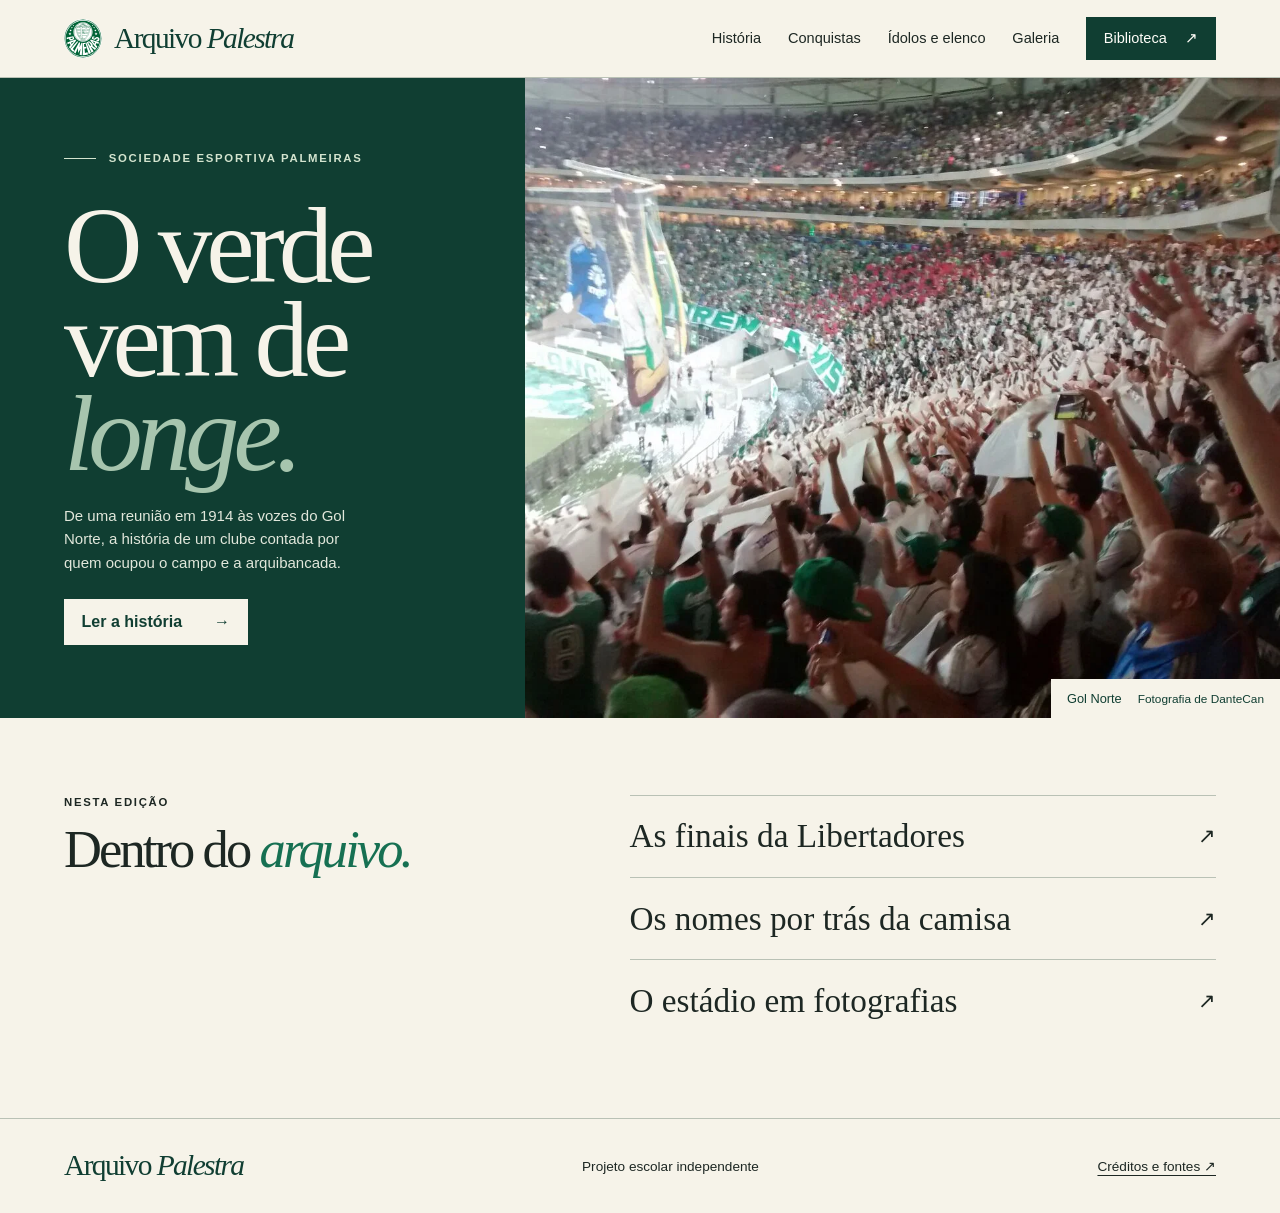
==== index.html @ 59c003aa "Site inteiro" ====
<!doctype html>
<html lang="pt-BR">
  <head>
    <meta charset="utf-8" />
    <meta name="viewport" content="width=device-width, initial-scale=1" />
    <title>Capa · Arquivo Palestra</title>
    <link rel="icon" href="docs/img/escudo.svg" />
    <link rel="stylesheet" href="css/revista.css" />
  </head>
  <body>
    <a class="pular" href="#conteudo">Pular para o conteúdo</a>
    <header class="cabecalho">
      <a class="marca" href="index.html"
        ><img src="docs/img/escudo.svg" width="40" height="40" alt="" />Arquivo
        <i>Palestra</i></a
      >
      <button id="abrir-menu" aria-controls="menu" aria-expanded="false">
        Menu ☰
      </button>
      <nav class="menu" id="menu" aria-label="Principal">
        <a href="pages/historia.html">História</a>
        <a href="pages/conquistas.html">Conquistas</a>
        <a href="pages/idolos.html">Ídolos e elenco</a>
        <a href="pages/galeria.html">Galeria</a>
        <a href="pages/biblioteca.html" class="acervo"
          >Biblioteca <span aria-hidden="true">↗</span></a
        >
      </nav>
    </header>
    <main id="conteudo">
      <section class="capa">
        <div class="chamada">
          <p class="rubrica">Sociedade Esportiva Palmeiras</p>
          <h1>O verde <br />vem de<br /><i>longe.</i></h1>
          <p class="resumo">
            De uma reunião em 1914 às vozes do Gol Norte, a história de um clube
            contada por quem ocupou o campo e a arquibancada.
          </p>
          <a class="ler" href="pages/historia.html"
            >Ler a história <b aria-hidden="true">→</b></a
          >
        </div>
        <figure class="capa-foto">
          <img
            src="docs/img/torcida.webp"
            width="1296"
            height="972"
            alt="O Gol Norte na final da Copa do Brasil."
            fetchpriority="high"
          />
          <figcaption>Gol Norte <span>Fotografia de DanteCan</span></figcaption>
        </figure>
      </section>
      <section class="sumario">
        <div>
          <p class="rubrica">Nesta edição</p>
          <h2>Dentro do <i>arquivo.</i></h2>
        </div>
        <div>
          <a href="pages/conquistas.html"
            ><span>As finais da Libertadores</span
            ><b aria-hidden="true">↗</b></a
          ><a href="pages/idolos.html"
            ><span>Os nomes por trás da camisa</span
            ><b aria-hidden="true">↗</b></a
          ><a href="pages/galeria.html"
            ><span>O estádio em fotografias</span><b aria-hidden="true">↗</b></a
          >
        </div>
      </section>
    </main>
    <footer>
      <a class="marca" href="index.html">Arquivo <i>Palestra</i></a
      ><span>Projeto escolar independente</span
      ><a href="docs/creditos.html">Créditos e fontes ↗</a>
    </footer>
    <script src="js/navegacao.js" defer></script>
  </body>
</html>
---- css/revista.css ----
:root {
  --verde: #103e32;
  --mata: #092d25;
  --esmeralda: #167052;
  --papel: #f6f3e9;
  --branco: #fffef9;
  --tinta: #1d2723;
  --cinza: #4f6057;
  --linha: #b9c1b5;
  --clara: #a7c5ae;
  --serifa: Georgia, "Times New Roman", serif;
  --texto: "Segoe UI", Arial, sans-serif;
  --margem: clamp(20px, 5vw, 88px);
}
* {
  box-sizing: border-box;
}
body {
  margin: 0;
  background: var(--papel);
  color: var(--tinta);
  font: 16px/1.55 var(--texto);
}
img {
  display: block;
  max-width: 100%;
  height: auto;
}
button,
input,
select {
  font: inherit;
}
button,
a {
  touch-action: manipulation;
}
button {
  cursor: pointer;
}
a {
  color: inherit;
  text-underline-offset: 4px;
}
:focus-visible {
  outline: 3px solid #d58616;
  outline-offset: 3px;
}
h1,
h2,
h3,
p,
figure {
  margin: 0;
}
h1,
h2,
h3,
.marca {
  font-family: var(--serifa);
  font-weight: 400;
}
h1,
h2 {
  letter-spacing: -0.055em;
  line-height: 0.99;
}
h2 {
  font-size: clamp(34px, 4.1vw, 68px);
}
h3 {
  font-size: clamp(23px, 2.3vw, 40px);
  line-height: 1.12;
}
.pular {
  position: absolute;
  left: 1rem;
  top: -8rem;
  background: white;
  padding: 1rem;
  z-index: 10;
}
.pular:focus {
  top: 1rem;
}
.cabecalho,
footer {
  padding: 0 var(--margem);
  display: flex;
  gap: 2rem;
  align-items: center;
  justify-content: space-between;
}
.cabecalho {
  position: relative;
  z-index: 2;
  border-bottom: 1px solid var(--linha);
  min-height: 78px;
}
.marca {
  display: inline-flex;
  align-items: center;
  gap: 0.2em;
  font-size: clamp(24px, 2.3vw, 38px);
  letter-spacing: -0.055em;
  line-height: 1;
  text-decoration: none;
  color: var(--verde);
  white-space: nowrap;
}
.marca img {
  margin-right: 0.2em;
  width: 1.3em;
}
.menu {
  display: flex;
  align-items: center;
  gap: clamp(14px, 2.1vw, 42px);
}
.menu a {
  font-size: 0.91rem;
  text-decoration: none;
  padding: 0.45rem 0;
}
.menu a:hover,
.menu a[aria-current] {
  text-decoration: underline;
}
.menu .acervo,
.ler {
  background: var(--verde);
  color: var(--branco);
  padding: 0.65rem 1.1rem;
}
.acervo span {
  margin-left: 1em;
}
#abrir-menu {
  display: none;
  background: transparent;
  border: 1px solid var(--linha);
  padding: 0.4em 0.8em;
  color: var(--verde);
}
.rubrica,
.ano + div > .rubrica {
  font: 600 0.71rem/1.4 var(--texto);
  letter-spacing: 0.15em;
  text-transform: uppercase;
}
.capa {
  display: grid;
  grid-template-columns: 41% 59%;
  background: var(--verde);
  color: var(--papel);
}
.chamada {
  padding: clamp(38px, 4vw, 80px) var(--margem);
  display: flex;
  align-items: start;
  flex-direction: column;
  justify-content: center;
}
.chamada .rubrica {
  display: flex;
  align-items: center;
  gap: 0.8rem;
  color: #d4e4cf;
}
.chamada .rubrica::before {
  content: "";
  width: 2rem;
  height: 1px;
  background: currentColor;
}
.chamada h1 {
  font-size: clamp(78px, 8.5vw, 160px);
  line-height: 0.86;
  margin: 0.3em 0 0.22em;
}
.chamada h1 i {
  color: var(--clara);
}
.resumo {
  max-width: 34ch;
  color: #e1e7db;
  font-size: clamp(15px, 1.16vw, 20px);
}
.ler {
  margin-top: 1.6rem;
  background: var(--papel);
  color: var(--verde);
  text-decoration: none;
  display: inline-flex;
  gap: 2rem;
  align-items: center;
  font-weight: 600;
}
.ler:hover {
  background: #dbe9d8;
}
.capa-foto {
  position: relative;
  min-height: min(660px, 50vw);
}
.capa-foto img {
  width: 100%;
  height: 100%;
  position: absolute;
  object-fit: cover;
  object-position: 57% 49%;
}
figcaption {
  font-size: 0.8rem;
  display: flex;
  align-items: baseline;
  gap: 0.4rem 1rem;
  justify-content: space-between;
  flex-wrap: wrap;
  padding: 0.7rem 0;
  color: var(--cinza);
  border-bottom: 1px solid var(--linha);
}
figcaption span {
  font-size: 0.74rem;
}
.capa-foto figcaption {
  position: absolute;
  bottom: 0;
  right: 0;
  background: var(--papel);
  border: 0;
  color: var(--verde);
  padding: 0.6rem 1rem;
}
.sumario,
.perfis,
.cronica {
  display: grid;
  grid-template-columns: 1fr 1.2fr;
  gap: clamp(24px, 6vw, 110px);
}
.sumario,
.miolo,
.placares {
  padding: clamp(42px, 6vw, 106px) var(--margem);
}
.sumario h2 {
  margin: 0.25em 0;
}
.sumario a {
  display: flex;
  justify-content: space-between;
  align-items: center;
  text-decoration: none;
  border-top: 1px solid var(--linha);
  padding: 0.65em 0;
  font: clamp(22px, 2.6vw, 42px) var(--serifa);
}
.sumario a:hover,
.fontes a:hover {
  color: var(--esmeralda);
}
.sumario b {
  font: 1.3rem var(--texto);
}
.abertura {
  max-width: 1050px;
  margin-bottom: clamp(28px, 4vw, 64px);
}
.abertura h1,
.biblioteca h1 {
  font-size: clamp(50px, 7.7vw, 128px);
  margin: 0.17em 0;
}
.abertura h1 i,
.sumario i {
  color: var(--esmeralda);
}
.linha-fina {
  max-width: 54ch;
  font: clamp(18px, 1.55vw, 25px)/1.45 var(--serifa);
}
.miolo figure > img,
.galeria img {
  width: 100%;
}
.cronica,
.perfis article {
  padding: clamp(27px, 4vw, 68px) 0;
  border-bottom: 1px solid var(--linha);
}
.ano {
  font: italic clamp(68px, 10vw, 140px)/1 var(--serifa);
  color: var(--esmeralda);
  letter-spacing: -0.065em;
}
.cronica h2,
.perfis h2 {
  margin: 0.22em 0;
  font-size: clamp(32px, 3.6vw, 64px);
}
.cronica p,
.perfis article p {
  max-width: 60ch;
}
.cronica p + p {
  margin-top: 0.8em;
}
.placares {
  background: var(--mata);
  color: var(--papel);
}
.placares .rubrica,
.placares i,
.ficha strong {
  color: var(--clara);
}
.ficha {
  display: grid;
  grid-template-columns: 1fr 2fr 0.7fr;
  align-items: center;
  gap: 2rem;
  padding: 2.6rem 0;
  border-top: 1px solid #698279;
}
.ficha h2,
.ficha strong {
  font: clamp(46px, 6.5vw, 94px)/1 var(--serifa);
  letter-spacing: -0.055em;
}
.ficha h3 {
  margin: 0.3em 0;
}
.ficha strong {
  text-align: right;
}
.perfis {
  align-items: start;
}
.perfis aside {
  background: #e1e4d7;
  padding: clamp(14px, 3vw, 50px);
}
.perfis article:first-child {
  padding-top: 0;
}
.galeria {
  display: grid;
  grid-template-columns: repeat(2, minmax(0, 1fr));
  gap: clamp(25px, 4vw, 64px);
}
.galeria figure:first-child,
.galeria figure:last-child {
  grid-column: 1/-1;
}
.galeria figure:nth-child(4) {
  grid-column: 1/-1;
  width: min(760px, 100%);
  justify-self: center;
}
.ampliar {
  border: 0;
  background: none;
  padding: 0;
  display: block;
  position: relative;
  width: 100%;
}
.ampliar span {
  position: absolute;
  bottom: 12px;
  right: 12px;
  background: var(--papel);
  color: var(--verde);
  font: 24px/1 var(--texto);
  padding: 0.25em;
}
dialog {
  color: var(--tinta);
  background: var(--papel);
  border: 1px solid var(--linha);
  max-width: calc(100vw - 36px);
}
dialog::backdrop {
  background: #071e19dd;
}
#ampliacao img {
  max-height: 72vh;
  margin: auto;
}
#ampliacao form {
  text-align: right;
  margin-bottom: 0.7rem;
}
#ampliacao p {
  margin-top: 0.7rem;
}
.fontes p {
  margin: 0.8em 0;
}
.fontes h2 {
  margin-top: 1em;
}
footer {
  border-top: 1px solid var(--linha);
  padding-block: 2rem;
  font-size: 0.85rem;
  flex-wrap: wrap;
}
@media (max-width: 800px) {
  .cabecalho {
    min-height: 66px;
  }
  #abrir-menu {
    display: block;
  }
  .menu {
    display: none;
    position: absolute;
    top: 100%;
    left: 0;
    right: 0;
    padding: 1rem var(--margem);
    background: var(--papel);
    border-block: 1px solid var(--linha);
  }
  .menu.aberto {
    display: grid;
    gap: 0.4rem;
  }
  .capa {
    grid-template-columns: 46% 54%;
  }
  .chamada {
    padding-inline: var(--margem);
  }
  .ficha {
    gap: 1rem;
  }
}
@media (max-width: 600px) {
  .capa {
    display: flex;
    flex-direction: column;
  }
  .chamada {
    padding: 28px var(--margem);
  }
  .chamada h1 {
    font-size: clamp(65px, 15.5vw, 90px);
    line-height: 0.9;
    margin: 0.3em 0 0.2em;
  }
  .resumo {
    max-width: 39ch;
  }
  .ler {
    margin-top: 1rem;
  }
  .capa-foto {
    min-height: 0;
    aspect-ratio: 1.65;
  }
  .capa-foto img {
    object-position: 56% 54%;
  }
  .sumario,
  .cronica,
  .perfis,
  .galeria {
    grid-template-columns: 1fr;
  }
  .cronica {
    gap: 0.7rem;
  }
  .ficha {
    grid-template-columns: 1fr auto;
  }
  .ficha div:nth-child(2) {
    grid-column: 1/-1;
    grid-row: 2;
  }
  .ficha strong {
    grid-row: 1;
    grid-column: 2;
  }
  footer {
    gap: 1rem;
  }
  footer .marca {
    width: 100%;
  }
}
@media (prefers-reduced-motion: no-preference) {
  a,
  button {
    transition:
      color 0.15s,
      background-color 0.15s;
  }
}
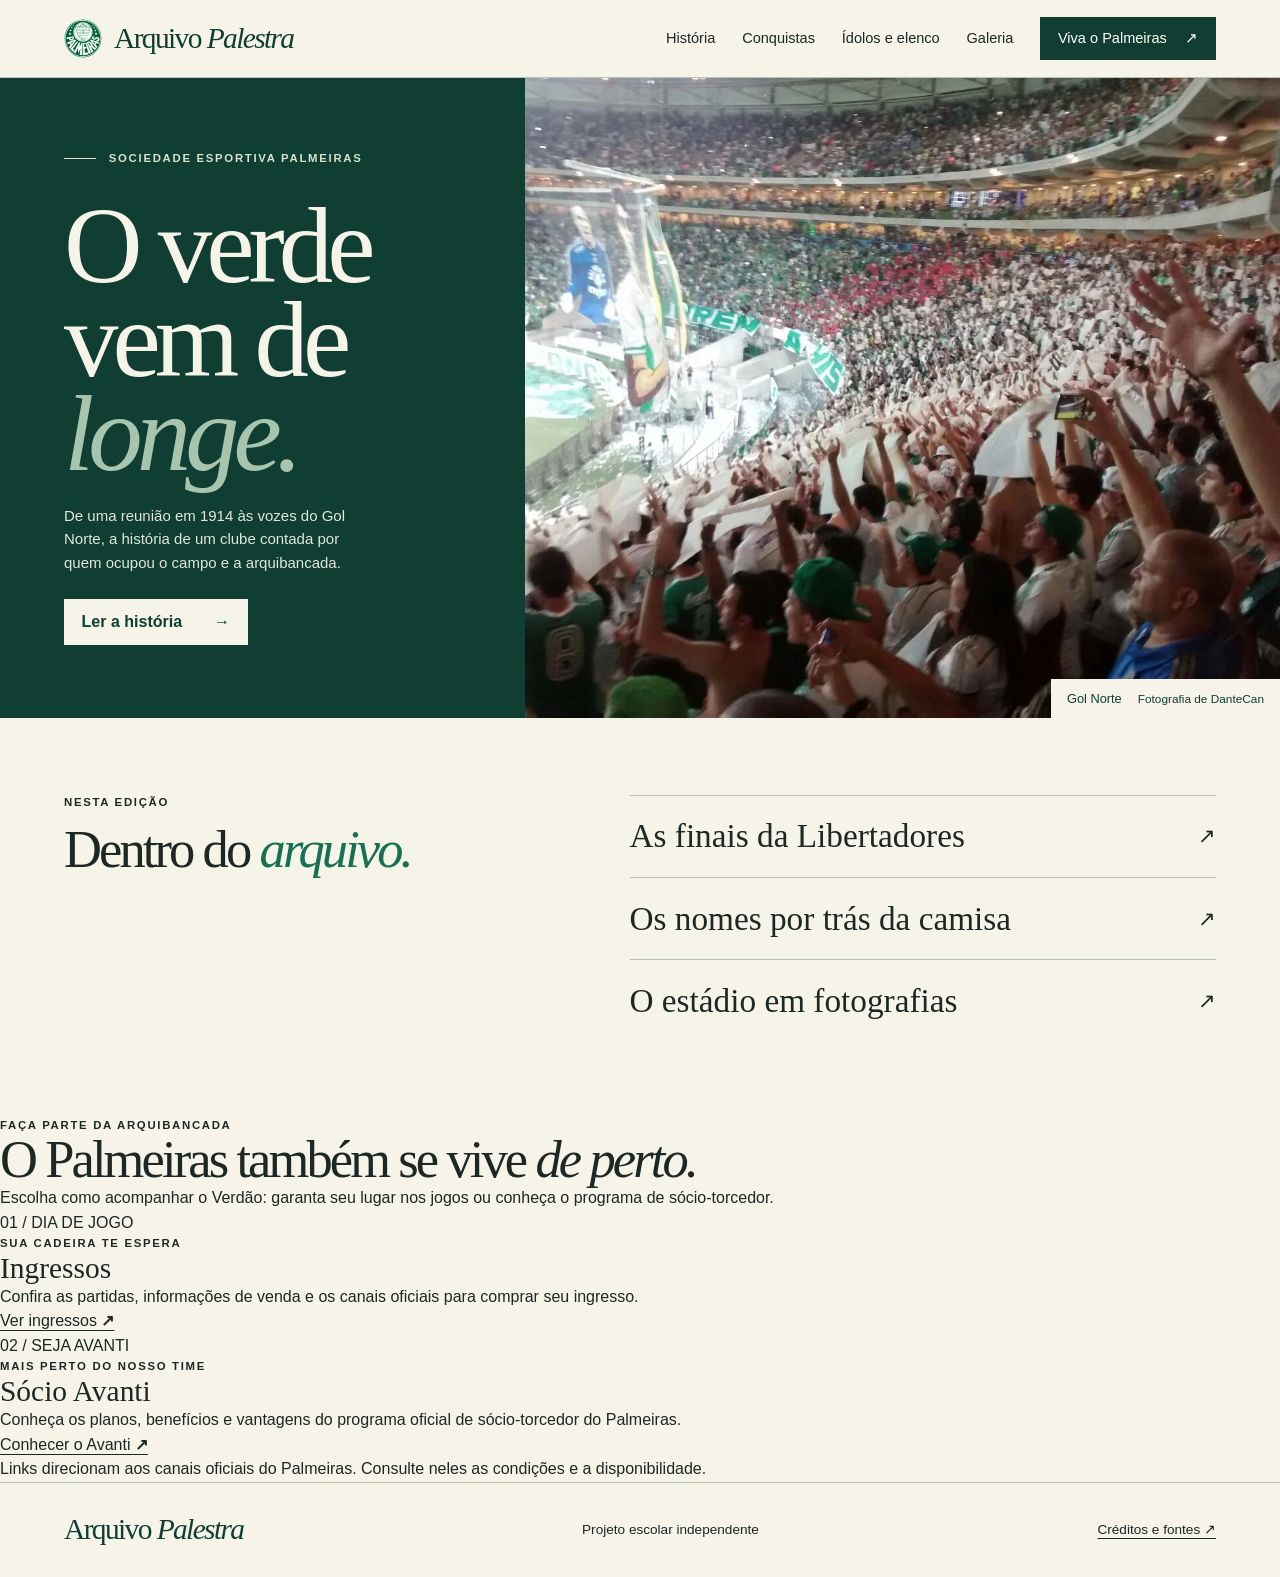
==== commit 86da66da: "Replace library navigation with Palmeiras fan experience section" ====
--- a/index.html
+++ b/index.html
@@ -22,9 +22,7 @@
         <a href="pages/conquistas.html">Conquistas</a>
         <a href="pages/idolos.html">Ídolos e elenco</a>
         <a href="pages/galeria.html">Galeria</a>
-        <a href="pages/biblioteca.html" class="acervo"
-          >Biblioteca <span aria-hidden="true">↗</span></a
-        >
+        <a href="#viva-palmeiras" class="acervo">Viva o Palmeiras <span aria-hidden="true">↗</span></a>
       </nav>
     </header>
     <main id="conteudo">
@@ -68,6 +66,34 @@
           >
         </div>
       </section>
+      <section class="viva" id="viva-palmeiras">
+        <div class="viva-intro">
+          <p class="rubrica">Faça parte da arquibancada</p>
+          <h2>O Palmeiras também se vive <i>de perto.</i></h2>
+          <p>Escolha como acompanhar o Verdão: garanta seu lugar nos jogos ou conheça o programa de sócio-torcedor.</p>
+        </div>
+        <div class="viva-cards">
+          <article class="viva-card ingresso">
+            <span class="viva-numero">01 / DIA DE JOGO</span>
+            <div>
+              <p class="rubrica">Sua cadeira te espera</p>
+              <h3>Ingressos</h3>
+              <p>Confira as partidas, informações de venda e os canais oficiais para comprar seu ingresso.</p>
+              <a href="https://www.palmeiras.com.br/ingressos" target="_blank" rel="noopener noreferrer">Ver ingressos <b aria-hidden="true">↗</b></a>
+            </div>
+          </article>
+          <article class="viva-card avanti">
+            <span class="viva-numero">02 / SEJA AVANTI</span>
+            <div>
+              <p class="rubrica">Mais perto do nosso time</p>
+              <h3>Sócio Avanti</h3>
+              <p>Conheça os planos, benefícios e vantagens do programa oficial de sócio-torcedor do Palmeiras.</p>
+              <a href="https://www.palmeiras.com.br/avanti" target="_blank" rel="noopener noreferrer">Conhecer o Avanti <b aria-hidden="true">↗</b></a>
+            </div>
+          </article>
+        </div>
+        <p class="viva-aviso">Links direcionam aos canais oficiais do Palmeiras. Consulte neles as condições e a disponibilidade.</p>
+      </section>
     </main>
     <footer>
       <a class="marca" href="index.html">Arquivo <i>Palestra</i></a
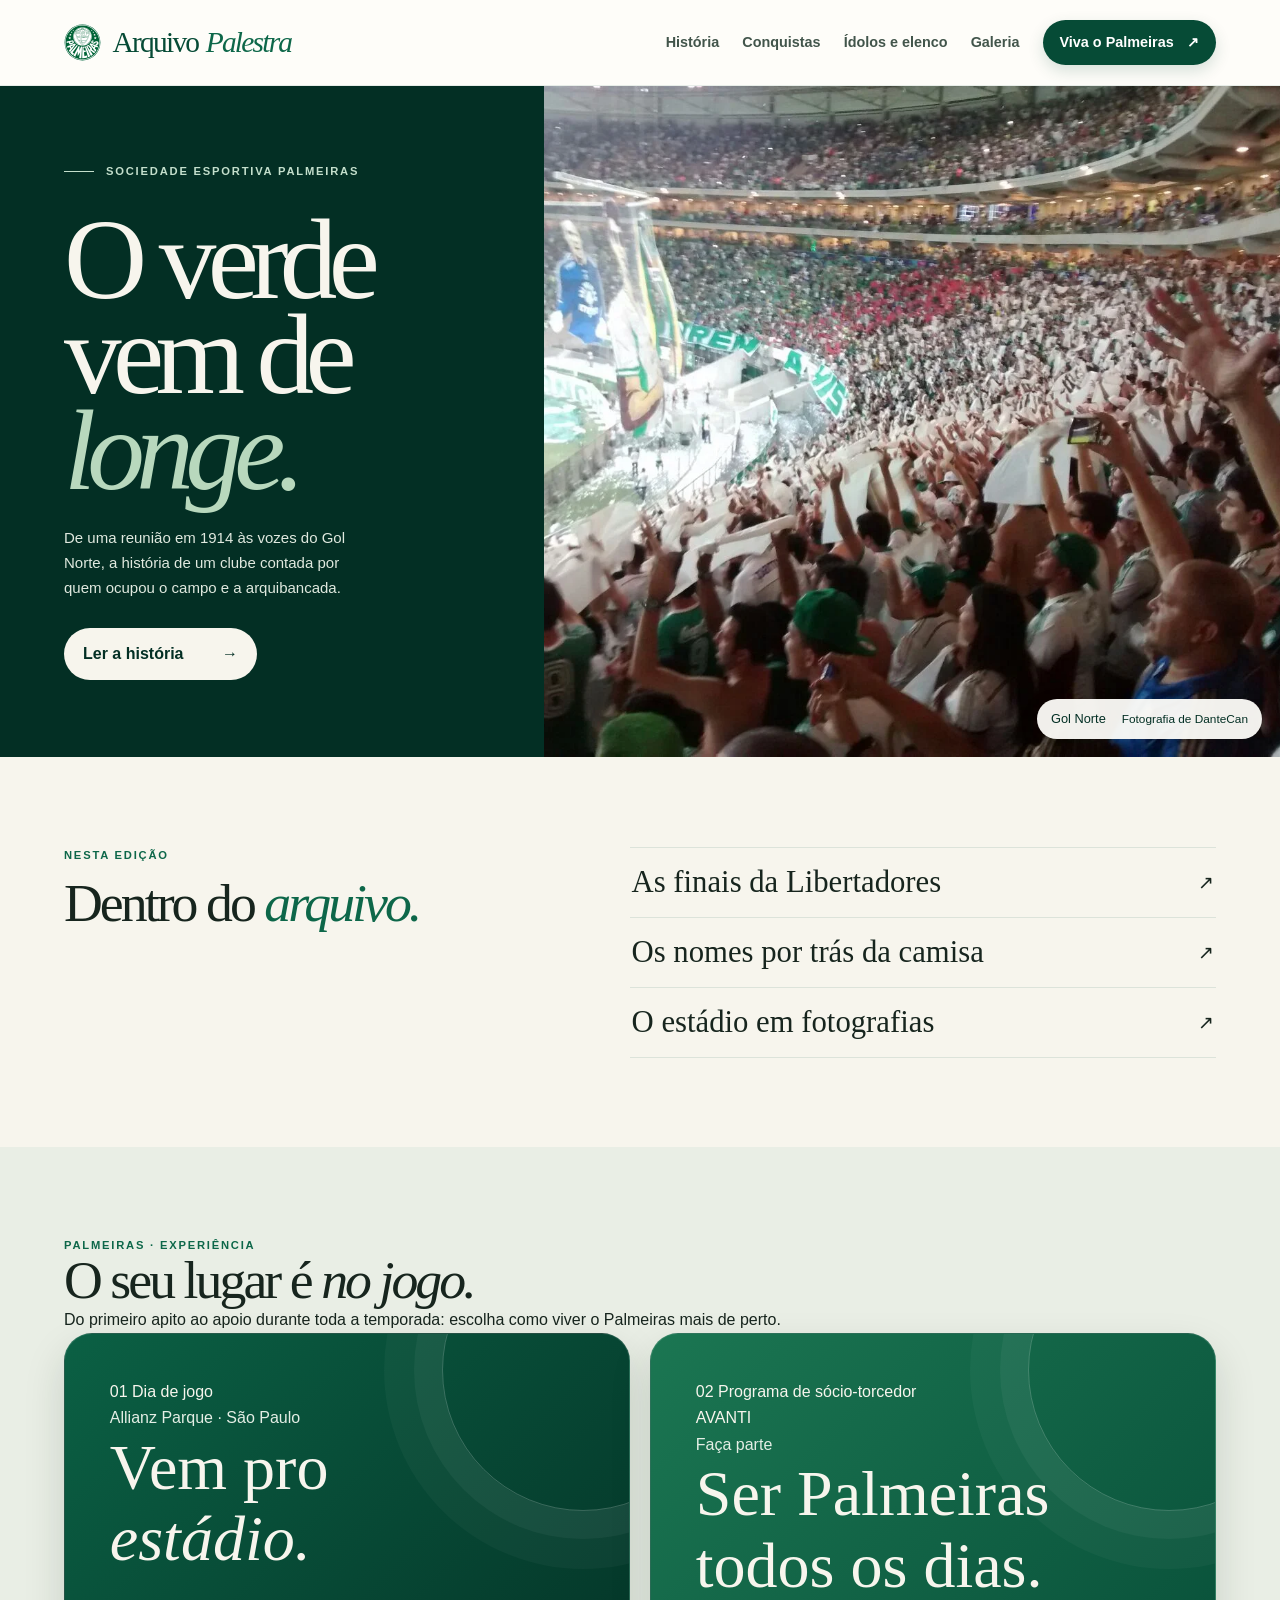
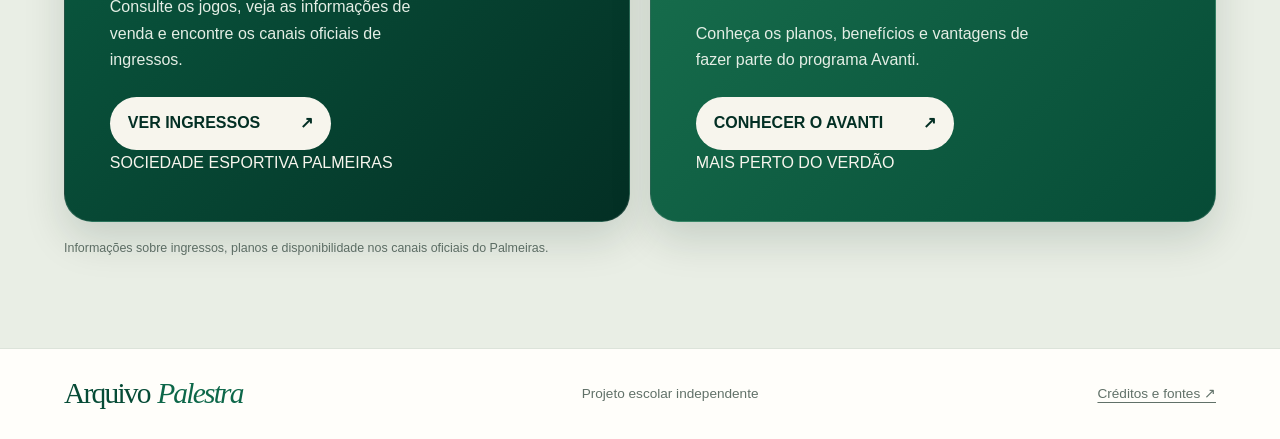
==== commit 796afd37: "Redesign da seção de ingressos e Avanti" ====
--- a/index.html
+++ b/index.html
@@ -67,32 +67,45 @@
         </div>
       </section>
       <section class="viva" id="viva-palmeiras">
-        <div class="viva-intro">
-          <p class="rubrica">Faça parte da arquibancada</p>
-          <h2>O Palmeiras também se vive <i>de perto.</i></h2>
-          <p>Escolha como acompanhar o Verdão: garanta seu lugar nos jogos ou conheça o programa de sócio-torcedor.</p>
+        <div class="viva-topo">
+          <div>
+            <p class="rubrica">Palmeiras · experiência</p>
+            <h2>O seu lugar é <i>no jogo.</i></h2>
+          </div>
+          <p>Do primeiro apito ao apoio durante toda a temporada: escolha como viver o Palmeiras mais de perto.</p>
         </div>
+
         <div class="viva-cards">
           <article class="viva-card ingresso">
-            <span class="viva-numero">01 / DIA DE JOGO</span>
-            <div>
-              <p class="rubrica">Sua cadeira te espera</p>
-              <h3>Ingressos</h3>
-              <p>Confira as partidas, informações de venda e os canais oficiais para comprar seu ingresso.</p>
-              <a href="https://www.palmeiras.com.br/ingressos" target="_blank" rel="noopener noreferrer">Ver ingressos <b aria-hidden="true">↗</b></a>
+            <div class="viva-card-topo">
+              <span>01</span>
+              <span>Dia de jogo</span>
             </div>
+            <div class="viva-card-conteudo">
+              <p class="viva-etiqueta">Allianz Parque · São Paulo</p>
+              <h3>Vem pro<br><i>estádio.</i></h3>
+              <p>Consulte os jogos, veja as informações de venda e encontre os canais oficiais de ingressos.</p>
+              <a href="https://www.palmeiras.com.br/ingressos" target="_blank" rel="noopener noreferrer">VER INGRESSOS <b aria-hidden="true">↗</b></a>
+            </div>
+            <span class="viva-card-rodape">SOCIEDADE ESPORTIVA PALMEIRAS</span>
           </article>
+
           <article class="viva-card avanti">
-            <span class="viva-numero">02 / SEJA AVANTI</span>
-            <div>
-              <p class="rubrica">Mais perto do nosso time</p>
-              <h3>Sócio Avanti</h3>
-              <p>Conheça os planos, benefícios e vantagens do programa oficial de sócio-torcedor do Palmeiras.</p>
-              <a href="https://www.palmeiras.com.br/avanti" target="_blank" rel="noopener noreferrer">Conhecer o Avanti <b aria-hidden="true">↗</b></a>
+            <div class="viva-card-topo">
+              <span>02</span>
+              <span>Programa de sócio-torcedor</span>
             </div>
+            <div class="avanti-selo" aria-hidden="true">AVANTI</div>
+            <div class="viva-card-conteudo">
+              <p class="viva-etiqueta">Faça parte</p>
+              <h3>Ser Palmeiras<br>todos os dias.</h3>
+              <p>Conheça os planos, benefícios e vantagens de fazer parte do programa Avanti.</p>
+              <a href="https://www.palmeiras.com.br/avanti" target="_blank" rel="noopener noreferrer">CONHECER O AVANTI <b aria-hidden="true">↗</b></a>
+            </div>
+            <span class="viva-card-rodape">MAIS PERTO DO VERDÃO</span>
           </article>
         </div>
-        <p class="viva-aviso">Links direcionam aos canais oficiais do Palmeiras. Consulte neles as condições e a disponibilidade.</p>
+        <p class="viva-aviso">Informações sobre ingressos, planos e disponibilidade nos canais oficiais do Palmeiras.</p>
       </section>
     </main>
     <footer>
--- a/css/revista.css
+++ b/css/revista.css
@@ -1,502 +1,364 @@
+/* =========================================================
+   ARQUIVO PALESTRA — identidade visual
+   Paleta: verde Palmeiras, creme e detalhes dourados
+   ========================================================= */
 :root {
-  --verde: #103e32;
-  --mata: #092d25;
-  --esmeralda: #167052;
-  --papel: #f6f3e9;
-  --branco: #fffef9;
-  --tinta: #1d2723;
-  --cinza: #4f6057;
-  --linha: #b9c1b5;
-  --clara: #a7c5ae;
+  color-scheme: light;
+  --verde: #064b36;
+  --verde-escuro: #032f24;
+  --verde-medio: #0d6749;
+  --verde-claro: #dcebe1;
+  --creme: #f7f5ed;
+  --papel: #fffefa;
+  --tinta: #17251e;
+  --cinza: #617168;
+  --linha: #dce3da;
+  --dourado: #c5a45b;
   --serifa: Georgia, "Times New Roman", serif;
   --texto: "Segoe UI", Arial, sans-serif;
-  --margem: clamp(20px, 5vw, 88px);
-}
-* {
-  box-sizing: border-box;
-}
+  --margem: clamp(20px, 5vw, 84px);
+  --raio: 22px;
+  --sombra: 0 18px 50px rgba(5, 43, 30, .09);
+}
+* { box-sizing: border-box; }
+html { scroll-behavior: smooth; scroll-padding-top: 90px; }
 body {
   margin: 0;
-  background: var(--papel);
+  background: var(--creme);
   color: var(--tinta);
-  font: 16px/1.55 var(--texto);
-}
-img {
-  display: block;
-  max-width: 100%;
-  height: auto;
-}
-button,
-input,
-select {
-  font: inherit;
-}
-button,
-a {
-  touch-action: manipulation;
-}
-button {
-  cursor: pointer;
-}
-a {
-  color: inherit;
-  text-underline-offset: 4px;
-}
-:focus-visible {
-  outline: 3px solid #d58616;
-  outline-offset: 3px;
-}
-h1,
-h2,
-h3,
-p,
-figure {
-  margin: 0;
-}
-h1,
-h2,
-h3,
+  font: 16px/1.65 var(--texto);
+  -webkit-font-smoothing: antialiased;
+}
+img { display: block; max-width: 100%; height: auto; }
+button, input, select { font: inherit; }
+button, a { touch-action: manipulation; }
+button { cursor: pointer; }
+a { color: inherit; text-underline-offset: 4px; }
+:focus-visible { outline: 3px solid var(--dourado); outline-offset: 4px; }
+h1, h2, h3, p, figure { margin: 0; }
+h1, h2, h3, .marca { font-family: var(--serifa); font-weight: 400; }
+h1, h2 { letter-spacing: -.055em; line-height: .99; }
+h2 { font-size: clamp(34px, 4.2vw, 68px); }
+h3 { font-size: clamp(24px, 2.5vw, 40px); line-height: 1.12; }
+::selection { color: white; background: var(--verde-medio); }
+
+/* Acessibilidade e cabeçalho */
+.pular {
+  position: absolute; left: 1rem; top: -8rem; z-index: 20;
+  padding: 12px 18px; border-radius: 12px;
+  color: white; background: var(--verde-escuro);
+}
+.pular:focus { top: 1rem; }
+.cabecalho, footer {
+  padding-inline: var(--margem);
+  display: flex; align-items: center; justify-content: space-between;
+  gap: 1.5rem;
+}
+.cabecalho {
+  position: relative; z-index: 5;
+  min-height: 86px;
+  background: rgba(255, 254, 250, .94);
+  border-bottom: 1px solid rgba(6, 75, 54, .09);
+}
 .marca {
-  font-family: var(--serifa);
-  font-weight: 400;
-}
-h1,
-h2 {
-  letter-spacing: -0.055em;
-  line-height: 0.99;
-}
-h2 {
-  font-size: clamp(34px, 4.1vw, 68px);
-}
-h3 {
-  font-size: clamp(23px, 2.3vw, 40px);
-  line-height: 1.12;
-}
-.pular {
-  position: absolute;
-  left: 1rem;
-  top: -8rem;
-  background: white;
-  padding: 1rem;
-  z-index: 10;
-}
-.pular:focus {
-  top: 1rem;
-}
-.cabecalho,
+  display: inline-flex; align-items: center; gap: .25em;
+  color: var(--verde); font-size: clamp(25px, 2.3vw, 36px);
+  letter-spacing: -.06em; line-height: 1; text-decoration: none;
+  white-space: nowrap;
+}
+.marca img { width: 1.25em; margin-right: .15em; }
+.marca i { color: var(--verde-medio); }
+.menu { display: flex; align-items: center; gap: clamp(12px, 1.8vw, 30px); }
+.menu a {
+  position: relative; padding: 9px 0;
+  color: #42554b; font-size: .9rem; font-weight: 600;
+  text-decoration: none; transition: color .2s ease;
+}
+.menu a:not(.acervo)::after {
+  content: ""; position: absolute; left: 0; right: 100%; bottom: 2px;
+  height: 2px; border-radius: 4px; background: var(--verde-medio);
+  transition: right .2s ease;
+}
+.menu a:hover, .menu a[aria-current] { color: var(--verde); }
+.menu a:hover::after, .menu a[aria-current]::after { right: 0; }
+.menu .acervo {
+  padding: 11px 17px; border-radius: 999px;
+  color: white; background: var(--verde);
+  box-shadow: 0 6px 16px rgba(6, 75, 54, .16);
+}
+.menu .acervo:hover { color: white; background: var(--verde-medio); }
+.acervo span { margin-left: .65em; }
+#abrir-menu {
+  display: none; padding: 9px 14px;
+  border: 1px solid var(--linha); border-radius: 999px;
+  color: var(--verde); background: white; font-weight: 600;
+}
+
+/* Textos de apoio e capa */
+.rubrica {
+  color: var(--verde-medio);
+  font: 700 .7rem/1.5 var(--texto);
+  letter-spacing: .16em; text-transform: uppercase;
+}
+.capa {
+  display: grid; grid-template-columns: minmax(360px, .85fr) 1.15fr;
+  min-height: 620px; overflow: hidden;
+  color: var(--creme); background: var(--verde-escuro);
+}
+.chamada {
+  display: flex; flex-direction: column; align-items: flex-start;
+  justify-content: center; padding: clamp(48px, 6vw, 92px) var(--margem);
+}
+.chamada .rubrica { display: flex; align-items: center; gap: 12px; color: #c4dfcc; }
+.chamada .rubrica::before { content: ""; width: 30px; height: 1px; background: currentColor; }
+.chamada h1 {
+  margin: .28em 0 .24em;
+  font-size: clamp(76px, 9vw, 154px);
+  line-height: .83; letter-spacing: -.075em;
+}
+.chamada h1 i { color: #b8d8bd; }
+.resumo { max-width: 35ch; color: #e0e9df; font-size: clamp(15px, 1.15vw, 19px); }
+.ler {
+  display: inline-flex; align-items: center; gap: 2.4rem;
+  margin-top: 1.7rem; padding: 13px 19px;
+  border-radius: 999px; color: var(--verde-escuro);
+  background: var(--creme); font-weight: 700; text-decoration: none;
+  transition: transform .2s ease, background .2s ease;
+}
+.ler:hover { transform: translateY(-3px); background: #dcebe1; }
+.capa-foto { position: relative; min-height: 560px; background: #153e30; }
+.capa-foto img {
+  position: absolute; inset: 0; width: 100%; height: 100%;
+  object-fit: cover; object-position: 57% 49%;
+}
+figcaption {
+  display: flex; align-items: baseline; justify-content: space-between;
+  flex-wrap: wrap; gap: .4rem 1rem;
+  padding: 10px 0; color: var(--cinza);
+  border-bottom: 1px solid var(--linha); font-size: .8rem;
+}
+figcaption span { font-size: .74rem; }
+.capa-foto figcaption {
+  position: absolute; right: 18px; bottom: 18px;
+  padding: 9px 14px; border: 0; border-radius: 999px;
+  color: var(--verde-escuro); background: rgba(255, 254, 250, .94);
+  box-shadow: 0 5px 18px #0002;
+}
+
+/* Sumário e páginas internas */
+.sumario, .perfis, .cronica {
+  display: grid; grid-template-columns: 1fr 1.2fr;
+  gap: clamp(24px, 6vw, 100px);
+}
+.sumario, .miolo, .placares {
+  padding: clamp(52px, 7vw, 108px) var(--margem);
+}
+.sumario h2 { margin: .25em 0; }
+.sumario h2 i, .abertura h1 i { color: var(--verde-medio); }
+.sumario a {
+  display: flex; justify-content: space-between; align-items: center;
+  gap: 1rem; padding: 17px 2px;
+  border-top: 1px solid var(--linha);
+  color: var(--tinta); font: clamp(21px, 2.4vw, 38px) var(--serifa);
+  text-decoration: none; transition: color .2s, padding .2s;
+}
+.sumario a:last-child { border-bottom: 1px solid var(--linha); }
+.sumario a:hover { padding-inline: 8px; color: var(--verde-medio); }
+.sumario b { font: 1.2rem var(--texto); }
+.abertura { max-width: 1050px; margin-bottom: clamp(30px, 4.5vw, 66px); }
+.abertura h1 {
+  margin: .18em 0; font-size: clamp(50px, 7.5vw, 120px);
+  line-height: .92;
+}
+.linha-fina {
+  max-width: 55ch; color: #52645a;
+  font: clamp(18px, 1.55vw, 24px)/1.5 var(--serifa);
+}
+.miolo figure > img, .galeria img { width: 100%; }
+.miolo figure img, .galeria img {
+  border-radius: var(--raio); box-shadow: var(--sombra);
+}
+.cronica, .perfis article {
+  padding: clamp(28px, 4vw, 62px) 0;
+  border-bottom: 1px solid var(--linha);
+}
+.ano {
+  color: var(--verde-medio);
+  font: italic clamp(68px, 9vw, 132px)/1 var(--serifa);
+  letter-spacing: -.07em;
+}
+.cronica h2, .perfis h2 {
+  margin: .22em 0; font-size: clamp(32px, 3.6vw, 60px);
+}
+.cronica p, .perfis article p { max-width: 62ch; }
+.cronica p + p { margin-top: .8em; }
+.placares {
+  color: var(--creme); background: var(--verde-escuro);
+}
+.placares .rubrica, .placares i, .ficha strong { color: #c5dfc9; }
+.ficha {
+  display: grid; grid-template-columns: .8fr 2fr .6fr;
+  align-items: center; gap: 2rem;
+  padding: 2.5rem 0; border-top: 1px solid #ffffff30;
+}
+.ficha h2, .ficha strong {
+  font: clamp(44px, 6vw, 90px)/1 var(--serifa);
+  letter-spacing: -.06em;
+}
+.ficha h3 { margin: .3em 0; }
+.ficha strong { text-align: right; }
+.perfis { align-items: start; }
+.perfis aside {
+  position: sticky; top: 24px;
+  padding: clamp(20px, 3vw, 42px);
+  border: 1px solid #d8e2d8; border-radius: var(--raio);
+  background: #e8eee4;
+}
+.perfis article:first-child { padding-top: 0; }
+.galeria {
+  display: grid; grid-template-columns: repeat(2, minmax(0, 1fr));
+  gap: clamp(20px, 3vw, 42px);
+}
+.galeria figure:first-child, .galeria figure:last-child { grid-column: 1 / -1; }
+.galeria figure:nth-child(4) {
+  grid-column: 1 / -1; width: min(760px, 100%); justify-self: center;
+}
+.ampliar {
+  display: block; position: relative; width: 100%;
+  padding: 0; border: 0; border-radius: var(--raio);
+  overflow: hidden; background: transparent;
+}
+.ampliar img { transition: transform .35s ease; }
+.ampliar:hover img { transform: scale(1.025); }
+.ampliar span {
+  position: absolute; right: 14px; bottom: 14px;
+  display: grid; place-items: center; width: 42px; height: 42px;
+  border-radius: 50%; color: var(--verde); background: var(--papel);
+  font: 23px/1 var(--texto);
+}
+dialog {
+  max-width: calc(100vw - 36px); padding: 18px;
+  border: 1px solid var(--linha); border-radius: 20px;
+  color: var(--tinta); background: var(--papel);
+  box-shadow: 0 25px 80px #0004;
+}
+dialog::backdrop { background: #071e19d9; backdrop-filter: blur(4px); }
+#ampliacao img { max-height: 72vh; margin: auto; border-radius: 12px; }
+#ampliacao form { margin-bottom: .7rem; text-align: right; }
+#ampliacao p { margin-top: .7rem; }
+.fontes p { margin: .8em 0; }
+.fontes h2 { margin-top: 1em; }
+
+/* Seção de ingressos e Avanti */
+.viva {
+  padding: clamp(54px, 7vw, 112px) var(--margem);
+  background: #e9eee5;
+}
+.viva-intro {
+  display: grid; grid-template-columns: 1fr 1.2fr;
+  gap: 1rem 4vw; align-items: end;
+  margin-bottom: clamp(28px, 4vw, 58px);
+}
+.viva-intro .rubrica { grid-column: 1 / -1; color: var(--verde-medio); }
+.viva-intro h2 { max-width: 12ch; }
+.viva-intro h2 i { color: var(--verde-medio); }
+.viva-intro > p:last-child {
+  max-width: 43ch; color: var(--cinza);
+  font: clamp(17px, 1.5vw, 22px)/1.5 var(--serifa);
+}
+.viva-cards {
+  display: grid; grid-template-columns: repeat(2, minmax(0, 1fr)); gap: 20px;
+}
+.viva-card {
+  position: relative; isolation: isolate;
+  display: flex; flex-direction: column; justify-content: space-between;
+  min-height: 390px; padding: clamp(26px, 3.5vw, 48px);
+  overflow: hidden; border: 1px solid #ffffff20;
+  border-radius: 28px; color: var(--creme);
+  box-shadow: 0 18px 40px rgba(5, 43, 30, .15);
+  transition: transform .25s ease, box-shadow .25s ease;
+}
+.viva-card:hover { transform: translateY(-5px); box-shadow: 0 24px 50px rgba(5, 43, 30, .2); }
+.viva-card::after {
+  content: ""; position: absolute; z-index: -1;
+  width: 280px; height: 280px; top: -105px; right: -95px;
+  border: 1px solid #ffffff35; border-radius: 50%;
+  box-shadow: 0 0 0 28px #ffffff0b, 0 0 0 58px #ffffff08;
+}
+.viva-card.ingresso { background: linear-gradient(135deg, #0b6044, #032f24); }
+.viva-card.avanti { background: linear-gradient(135deg, #1b7652, #064b36); }
+.viva-numero { color: #d1e6d5; font-size: .7rem; font-weight: 700; letter-spacing: .16em; }
+.viva-card .rubrica { margin-bottom: .6rem; color: #c9e3ce; }
+.viva-card h3 { margin-bottom: .3em; font-size: clamp(42px, 5vw, 72px); }
+.viva-card div > p:not(.rubrica) { max-width: 39ch; color: #e4eee5; }
+.viva-card a {
+  display: inline-flex; align-items: center; gap: 2.5rem;
+  margin-top: 1.5rem; padding: 13px 18px;
+  border-radius: 999px; color: var(--verde-escuro);
+  background: var(--creme); font-weight: 700; text-decoration: none;
+  transition: background .2s, transform .2s;
+}
+.viva-card a:hover { transform: translateY(-2px); background: #dcebe1; }
+.viva-aviso { margin-top: 1rem; color: var(--cinza); font-size: .78rem; }
+
+/* Rodapé */
 footer {
-  padding: 0 var(--margem);
-  display: flex;
-  gap: 2rem;
-  align-items: center;
-  justify-content: space-between;
-}
-.cabecalho {
-  position: relative;
-  z-index: 2;
-  border-bottom: 1px solid var(--linha);
-  min-height: 78px;
-}
-.marca {
-  display: inline-flex;
-  align-items: center;
-  gap: 0.2em;
-  font-size: clamp(24px, 2.3vw, 38px);
-  letter-spacing: -0.055em;
-  line-height: 1;
-  text-decoration: none;
-  color: var(--verde);
-  white-space: nowrap;
-}
-.marca img {
-  margin-right: 0.2em;
-  width: 1.3em;
-}
-.menu {
-  display: flex;
-  align-items: center;
-  gap: clamp(14px, 2.1vw, 42px);
-}
-.menu a {
-  font-size: 0.91rem;
-  text-decoration: none;
-  padding: 0.45rem 0;
-}
-.menu a:hover,
-.menu a[aria-current] {
-  text-decoration: underline;
-}
-.menu .acervo,
-.ler {
-  background: var(--verde);
-  color: var(--branco);
-  padding: 0.65rem 1.1rem;
-}
-.acervo span {
-  margin-left: 1em;
-}
-#abrir-menu {
-  display: none;
-  background: transparent;
-  border: 1px solid var(--linha);
-  padding: 0.4em 0.8em;
-  color: var(--verde);
-}
-.rubrica,
-.ano + div > .rubrica {
-  font: 600 0.71rem/1.4 var(--texto);
-  letter-spacing: 0.15em;
-  text-transform: uppercase;
-}
-.capa {
-  display: grid;
-  grid-template-columns: 41% 59%;
-  background: var(--verde);
-  color: var(--papel);
-}
-.chamada {
-  padding: clamp(38px, 4vw, 80px) var(--margem);
-  display: flex;
-  align-items: start;
-  flex-direction: column;
-  justify-content: center;
-}
-.chamada .rubrica {
-  display: flex;
-  align-items: center;
-  gap: 0.8rem;
-  color: #d4e4cf;
-}
-.chamada .rubrica::before {
-  content: "";
-  width: 2rem;
-  height: 1px;
-  background: currentColor;
-}
-.chamada h1 {
-  font-size: clamp(78px, 8.5vw, 160px);
-  line-height: 0.86;
-  margin: 0.3em 0 0.22em;
-}
-.chamada h1 i {
-  color: var(--clara);
-}
-.resumo {
-  max-width: 34ch;
-  color: #e1e7db;
-  font-size: clamp(15px, 1.16vw, 20px);
-}
-.ler {
-  margin-top: 1.6rem;
-  background: var(--papel);
-  color: var(--verde);
-  text-decoration: none;
-  display: inline-flex;
-  gap: 2rem;
-  align-items: center;
-  font-weight: 600;
-}
-.ler:hover {
-  background: #dbe9d8;
-}
-.capa-foto {
-  position: relative;
-  min-height: min(660px, 50vw);
-}
-.capa-foto img {
-  width: 100%;
-  height: 100%;
-  position: absolute;
-  object-fit: cover;
-  object-position: 57% 49%;
-}
-figcaption {
-  font-size: 0.8rem;
-  display: flex;
-  align-items: baseline;
-  gap: 0.4rem 1rem;
-  justify-content: space-between;
-  flex-wrap: wrap;
-  padding: 0.7rem 0;
-  color: var(--cinza);
-  border-bottom: 1px solid var(--linha);
-}
-figcaption span {
-  font-size: 0.74rem;
-}
-.capa-foto figcaption {
-  position: absolute;
-  bottom: 0;
-  right: 0;
-  background: var(--papel);
-  border: 0;
-  color: var(--verde);
-  padding: 0.6rem 1rem;
-}
-.sumario,
-.perfis,
-.cronica {
-  display: grid;
-  grid-template-columns: 1fr 1.2fr;
-  gap: clamp(24px, 6vw, 110px);
-}
-.sumario,
-.miolo,
-.placares {
-  padding: clamp(42px, 6vw, 106px) var(--margem);
-}
-.sumario h2 {
-  margin: 0.25em 0;
-}
-.sumario a {
-  display: flex;
-  justify-content: space-between;
-  align-items: center;
-  text-decoration: none;
+  flex-wrap: wrap; padding-block: 30px;
   border-top: 1px solid var(--linha);
-  padding: 0.65em 0;
-  font: clamp(22px, 2.6vw, 42px) var(--serifa);
-}
-.sumario a:hover,
-.fontes a:hover {
-  color: var(--esmeralda);
-}
-.sumario b {
-  font: 1.3rem var(--texto);
-}
-.abertura {
-  max-width: 1050px;
-  margin-bottom: clamp(28px, 4vw, 64px);
-}
-.abertura h1,
-.biblioteca h1 {
-  font-size: clamp(50px, 7.7vw, 128px);
-  margin: 0.17em 0;
-}
-.abertura h1 i,
-.sumario i {
-  color: var(--esmeralda);
-}
-.linha-fina {
-  max-width: 54ch;
-  font: clamp(18px, 1.55vw, 25px)/1.45 var(--serifa);
-}
-.miolo figure > img,
-.galeria img {
-  width: 100%;
-}
-.cronica,
-.perfis article {
-  padding: clamp(27px, 4vw, 68px) 0;
-  border-bottom: 1px solid var(--linha);
-}
-.ano {
-  font: italic clamp(68px, 10vw, 140px)/1 var(--serifa);
-  color: var(--esmeralda);
-  letter-spacing: -0.065em;
-}
-.cronica h2,
-.perfis h2 {
-  margin: 0.22em 0;
-  font-size: clamp(32px, 3.6vw, 64px);
-}
-.cronica p,
-.perfis article p {
-  max-width: 60ch;
-}
-.cronica p + p {
-  margin-top: 0.8em;
-}
-.placares {
-  background: var(--mata);
-  color: var(--papel);
-}
-.placares .rubrica,
-.placares i,
-.ficha strong {
-  color: var(--clara);
-}
-.ficha {
-  display: grid;
-  grid-template-columns: 1fr 2fr 0.7fr;
-  align-items: center;
-  gap: 2rem;
-  padding: 2.6rem 0;
-  border-top: 1px solid #698279;
-}
-.ficha h2,
-.ficha strong {
-  font: clamp(46px, 6.5vw, 94px)/1 var(--serifa);
-  letter-spacing: -0.055em;
-}
-.ficha h3 {
-  margin: 0.3em 0;
-}
-.ficha strong {
-  text-align: right;
-}
-.perfis {
-  align-items: start;
-}
-.perfis aside {
-  background: #e1e4d7;
-  padding: clamp(14px, 3vw, 50px);
-}
-.perfis article:first-child {
-  padding-top: 0;
-}
-.galeria {
-  display: grid;
-  grid-template-columns: repeat(2, minmax(0, 1fr));
-  gap: clamp(25px, 4vw, 64px);
-}
-.galeria figure:first-child,
-.galeria figure:last-child {
-  grid-column: 1/-1;
-}
-.galeria figure:nth-child(4) {
-  grid-column: 1/-1;
-  width: min(760px, 100%);
-  justify-self: center;
-}
-.ampliar {
-  border: 0;
-  background: none;
-  padding: 0;
-  display: block;
-  position: relative;
-  width: 100%;
-}
-.ampliar span {
-  position: absolute;
-  bottom: 12px;
-  right: 12px;
-  background: var(--papel);
-  color: var(--verde);
-  font: 24px/1 var(--texto);
-  padding: 0.25em;
-}
-dialog {
-  color: var(--tinta);
-  background: var(--papel);
-  border: 1px solid var(--linha);
-  max-width: calc(100vw - 36px);
-}
-dialog::backdrop {
-  background: #071e19dd;
-}
-#ampliacao img {
-  max-height: 72vh;
-  margin: auto;
-}
-#ampliacao form {
-  text-align: right;
-  margin-bottom: 0.7rem;
-}
-#ampliacao p {
-  margin-top: 0.7rem;
-}
-.fontes p {
-  margin: 0.8em 0;
-}
-.fontes h2 {
-  margin-top: 1em;
-}
-footer {
-  border-top: 1px solid var(--linha);
-  padding-block: 2rem;
-  font-size: 0.85rem;
-  flex-wrap: wrap;
-}
-@media (max-width: 800px) {
-  .cabecalho {
-    min-height: 66px;
-  }
+  color: var(--cinza); background: var(--papel); font-size: .85rem;
+}
+footer .marca { color: var(--verde); }
+
+/* Responsividade */
+@media (max-width: 900px) {
+  .cabecalho { min-height: 74px; }
   #abrir-menu {
-    display: block;
+    display: block; margin-left: auto;
   }
   .menu {
-    display: none;
-    position: absolute;
-    top: 100%;
-    left: 0;
-    right: 0;
-    padding: 1rem var(--margem);
-    background: var(--papel);
-    border-block: 1px solid var(--linha);
+    display: none; position: absolute; top: calc(100% - 1px);
+    left: 0; right: 0; padding: 18px var(--margem);
+    border-bottom: 1px solid var(--linha);
+    background: var(--papel); box-shadow: 0 15px 24px #052b1e12;
   }
-  .menu.aberto {
-    display: grid;
-    gap: 0.4rem;
+  .menu.aberto { display: grid; gap: 7px; }
+  .menu a { padding: 10px 4px; }
+  .menu .acervo { display: inline-block; width: fit-content; padding: 10px 16px; }
+  .capa { grid-template-columns: .9fr 1.1fr; min-height: 520px; }
+  .capa-foto { min-height: 520px; }
+  .ficha { gap: 1.2rem; }
+}
+@media (max-width: 700px) {
+  :root { --margem: 22px; --raio: 18px; }
+  .capa { display: flex; flex-direction: column; }
+  .chamada { padding: 46px var(--margem); }
+  .chamada h1 { font-size: clamp(70px, 15vw, 100px); }
+  .capa-foto { min-height: 0; aspect-ratio: 1.45; }
+  .capa-foto img { object-position: 56% 54%; }
+  .sumario, .cronica, .perfis, .galeria,
+  .viva-intro, .viva-cards { grid-template-columns: 1fr; }
+  .sumario { gap: 28px; }
+  .viva-intro h2 { max-width: 15ch; }
+  .viva-card { min-height: 330px; }
+  .perfis aside { position: static; }
+  .ficha { grid-template-columns: 1fr auto; gap: 1rem; }
+  .ficha div:nth-child(2) { grid-column: 1 / -1; grid-row: 2; }
+  .ficha strong { grid-row: 1; grid-column: 2; }
+  .galeria figure:first-child, .galeria figure:last-child,
+  .galeria figure:nth-child(4) { grid-column: auto; width: 100%; }
+  footer { gap: 14px; }
+  footer .marca { width: 100%; }
+}
+@media (max-width: 390px) {
+  .marca { font-size: 23px; }
+  .chamada h1 { font-size: 66px; }
+  .viva-card { padding: 24px; }
+  .viva-card a { gap: 1.2rem; }
+}
+@media (prefers-reduced-motion: reduce) {
+  *, *::before, *::after {
+    scroll-behavior: auto !important;
+    transition-duration: .01ms !important;
+    animation-duration: .01ms !important;
   }
-  .capa {
-    grid-template-columns: 46% 54%;
-  }
-  .chamada {
-    padding-inline: var(--margem);
-  }
-  .ficha {
-    gap: 1rem;
-  }
-}
-@media (max-width: 600px) {
-  .capa {
-    display: flex;
-    flex-direction: column;
-  }
-  .chamada {
-    padding: 28px var(--margem);
-  }
-  .chamada h1 {
-    font-size: clamp(65px, 15.5vw, 90px);
-    line-height: 0.9;
-    margin: 0.3em 0 0.2em;
-  }
-  .resumo {
-    max-width: 39ch;
-  }
-  .ler {
-    margin-top: 1rem;
-  }
-  .capa-foto {
-    min-height: 0;
-    aspect-ratio: 1.65;
-  }
-  .capa-foto img {
-    object-position: 56% 54%;
-  }
-  .sumario,
-  .cronica,
-  .perfis,
-  .galeria {
-    grid-template-columns: 1fr;
-  }
-  .cronica {
-    gap: 0.7rem;
-  }
-  .ficha {
-    grid-template-columns: 1fr auto;
-  }
-  .ficha div:nth-child(2) {
-    grid-column: 1/-1;
-    grid-row: 2;
-  }
-  .ficha strong {
-    grid-row: 1;
-    grid-column: 2;
-  }
-  footer {
-    gap: 1rem;
-  }
-  footer .marca {
-    width: 100%;
-  }
-}
-@media (prefers-reduced-motion: no-preference) {
-  a,
-  button {
-    transition:
-      color 0.15s,
-      background-color 0.15s;
-  }
-}
+}
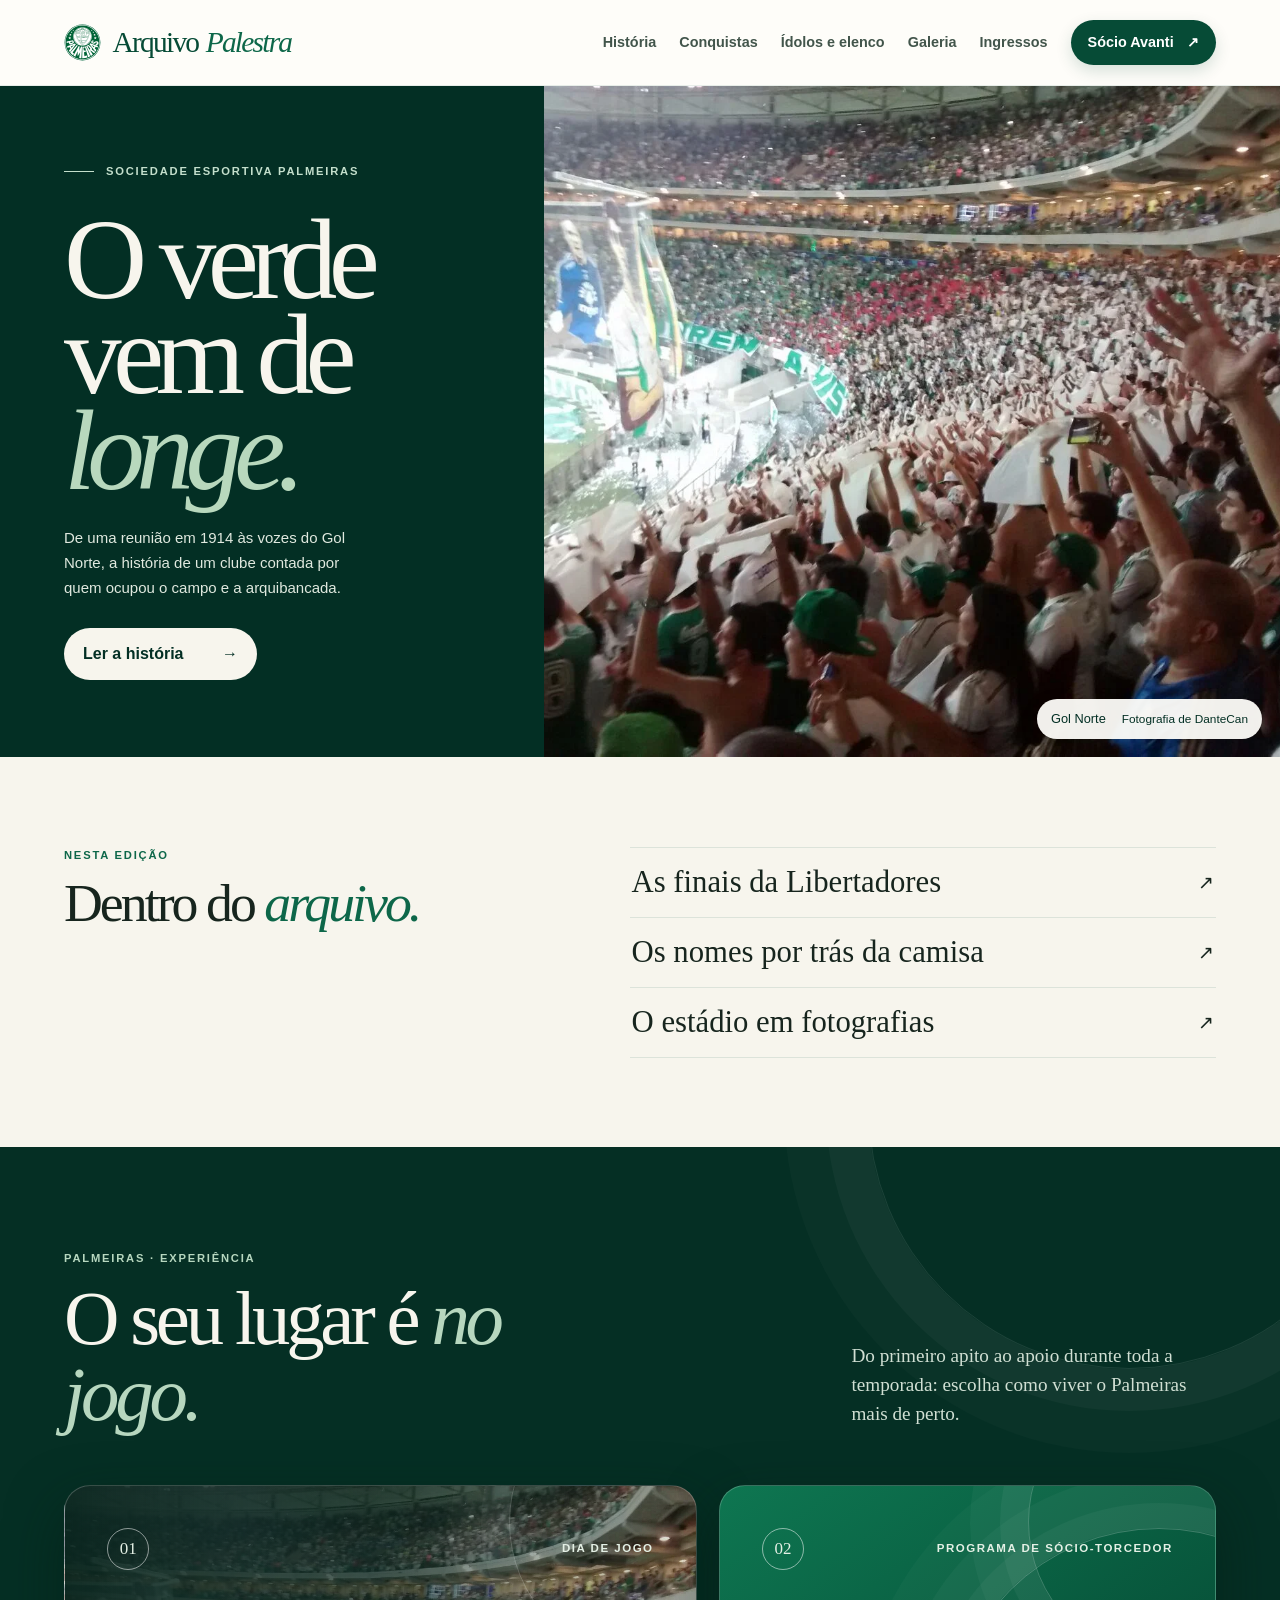
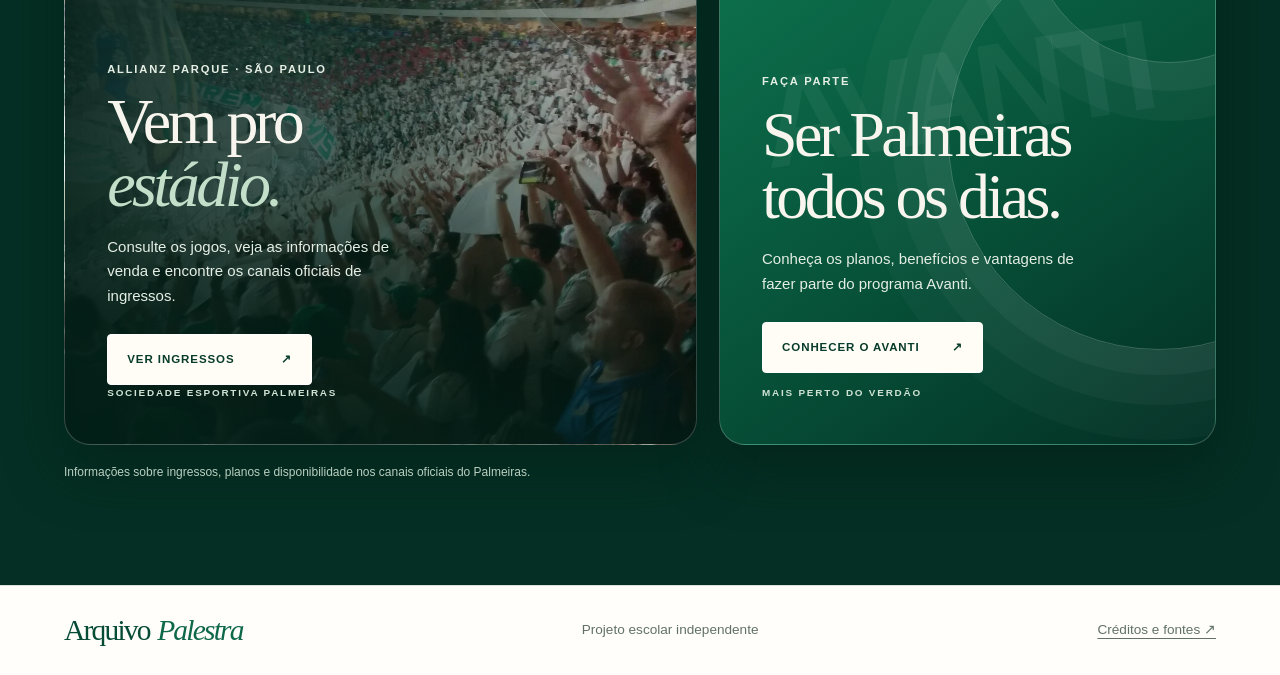
==== commit cdbaad6c: "Linkar central de ingressos e Avanti" ====
--- a/index.html
+++ b/index.html
@@ -22,7 +22,8 @@
         <a href="pages/conquistas.html">Conquistas</a>
         <a href="pages/idolos.html">Ídolos e elenco</a>
         <a href="pages/galeria.html">Galeria</a>
-        <a href="#viva-palmeiras" class="acervo">Viva o Palmeiras <span aria-hidden="true">↗</span></a>
+        <a href="pages/ingressos.html">Ingressos</a>
+        <a href="pages/avanti.html" class="acervo">Sócio Avanti <span aria-hidden="true">↗</span></a>
       </nav>
     </header>
     <main id="conteudo">
@@ -85,7 +86,7 @@
               <p class="viva-etiqueta">Allianz Parque · São Paulo</p>
               <h3>Vem pro<br><i>estádio.</i></h3>
               <p>Consulte os jogos, veja as informações de venda e encontre os canais oficiais de ingressos.</p>
-              <a href="https://www.palmeiras.com.br/ingressos" target="_blank" rel="noopener noreferrer">VER INGRESSOS <b aria-hidden="true">↗</b></a>
+              <a href="pages/ingressos.html">VER INGRESSOS <b aria-hidden="true">↗</b></a>
             </div>
             <span class="viva-card-rodape">SOCIEDADE ESPORTIVA PALMEIRAS</span>
           </article>
@@ -100,7 +101,7 @@
               <p class="viva-etiqueta">Faça parte</p>
               <h3>Ser Palmeiras<br>todos os dias.</h3>
               <p>Conheça os planos, benefícios e vantagens de fazer parte do programa Avanti.</p>
-              <a href="https://www.palmeiras.com.br/avanti" target="_blank" rel="noopener noreferrer">CONHECER O AVANTI <b aria-hidden="true">↗</b></a>
+              <a href="pages/avanti.html">CONHECER O AVANTI <b aria-hidden="true">↗</b></a>
             </div>
             <span class="viva-card-rodape">MAIS PERTO DO VERDÃO</span>
           </article>
--- a/css/revista.css
+++ b/css/revista.css
@@ -362,3 +362,125 @@
     animation-duration: .01ms !important;
   }
 }
+
+
+/* Redesign da área de experiência: ingresso e Avanti */
+.viva {
+  position: relative;
+  overflow: hidden;
+  padding: clamp(64px, 8vw, 122px) var(--margem);
+  color: var(--creme);
+  background: #052f24;
+}
+.viva::before {
+  content: "";
+  position: absolute;
+  width: 520px; height: 520px;
+  top: -300px; right: -110px;
+  border: 1px solid #ffffff18; border-radius: 50%;
+  box-shadow: 0 0 0 42px #ffffff08, 0 0 0 84px #ffffff05;
+  pointer-events: none;
+}
+.viva-topo {
+  position: relative;
+  display: flex; align-items: end; justify-content: space-between;
+  gap: 32px; margin-bottom: clamp(30px, 4vw, 54px);
+}
+.viva-topo .rubrica { color: #b7d7bf; margin-bottom: 15px; }
+.viva-topo h2 { max-width: 13ch; font-size: clamp(42px, 6vw, 82px); }
+.viva-topo h2 i { color: #b7d7bf; }
+.viva-topo > p {
+  max-width: 38ch; padding-bottom: 5px;
+  color: #d0dfd3; font: clamp(17px, 1.5vw, 21px)/1.5 var(--serifa);
+}
+.viva-cards {
+  position: relative;
+  display: grid; grid-template-columns: 1.12fr .88fr;
+  gap: 22px;
+}
+.viva-card {
+  min-height: 520px;
+  position: relative; isolation: isolate;
+  display: flex; flex-direction: column; justify-content: space-between;
+  overflow: hidden; padding: clamp(25px, 3.3vw, 46px);
+  border: 1px solid #ffffff35; border-radius: 26px;
+  box-shadow: 0 22px 55px #001b1480;
+  transition: transform .3s ease, box-shadow .3s ease;
+}
+.viva-card:hover { transform: translateY(-6px); box-shadow: 0 28px 65px #001b14a0; }
+.viva-card.ingresso {
+  background:
+    linear-gradient(90deg, rgba(2,31,23,.92) 0%, rgba(2,31,23,.68) 48%, rgba(2,31,23,.08) 100%),
+    linear-gradient(0deg, rgba(2,31,23,.75), transparent 48%),
+    url("../docs/img/torcida.webp") center 48% / cover;
+}
+.viva-card.avanti {
+  background: linear-gradient(145deg, #0e7651 0%, #075239 55%, #032f24 100%);
+}
+.viva-card.avanti::before {
+  content: ""; position: absolute; z-index: -1;
+  width: 420px; height: 420px; right: -155px; top: 42px;
+  border: 1px solid #ffffff38; border-radius: 50%;
+  box-shadow: 0 0 0 25px #ffffff0a, 0 0 0 55px #ffffff08, 0 0 0 90px #ffffff06;
+}
+.viva-card-topo {
+  display: flex; justify-content: space-between; align-items: center;
+  gap: 12px; color: #e4f0e5;
+  font-size: .72rem; font-weight: 700; letter-spacing: .13em;
+  text-transform: uppercase;
+}
+.viva-card-topo span:first-child {
+  display: grid; place-items: center; width: 42px; height: 42px;
+  border: 1px solid #ffffff85; border-radius: 50%;
+  font: 17px var(--serifa); letter-spacing: 0;
+}
+.viva-card-conteudo { max-width: 460px; margin-top: 90px; }
+.viva-etiqueta {
+  margin-bottom: 13px; color: #c8e2ce;
+  font-size: .7rem; font-weight: 700; letter-spacing: .16em;
+  text-transform: uppercase;
+}
+.viva-card h3 {
+  margin-bottom: 18px; font-size: clamp(44px, 5vw, 68px);
+  line-height: .98; letter-spacing: -.055em;
+}
+.viva-card h3 i { color: #c4dfc9; }
+.viva-card-conteudo > p:not(.viva-etiqueta) {
+  max-width: 36ch; color: #e2eee4; font-size: 15px;
+}
+.viva-card a {
+  display: inline-flex; align-items: center; justify-content: space-between;
+  gap: 32px; min-width: 205px;
+  margin-top: 25px; padding: 15px 19px;
+  border: 1px solid #fff; border-radius: 4px;
+  color: #073b2b; background: #fffdf5;
+  font-size: .72rem; font-weight: 800; letter-spacing: .08em;
+  text-decoration: none; transition: background .2s, color .2s, gap .2s;
+}
+.viva-card a:hover { gap: 42px; color: white; background: transparent; }
+.viva-card-rodape {
+  color: #d0e3d4; font-size: .62rem;
+  font-weight: 700; letter-spacing: .18em;
+}
+.avanti-selo {
+  position: absolute; z-index: -1; top: 26%; left: 8%;
+  color: #ffffff0d; font: 900 clamp(76px, 10vw, 142px)/1 var(--texto);
+  letter-spacing: -.09em; transform: rotate(-9deg);
+  pointer-events: none;
+}
+.viva-aviso {
+  position: relative; margin-top: 18px;
+  color: #b9cfc0; font-size: .75rem;
+}
+@media (max-width: 760px) {
+  .viva-topo { display: block; }
+  .viva-topo > p { margin-top: 20px; }
+  .viva-cards { grid-template-columns: 1fr; }
+  .viva-card { min-height: 470px; }
+  .viva-card-conteudo { margin-top: 75px; }
+}
+@media (max-width: 390px) {
+  .viva-card { min-height: 440px; padding: 23px; }
+  .viva-card h3 { font-size: 43px; }
+  .viva-card a { min-width: 0; gap: 20px; }
+}
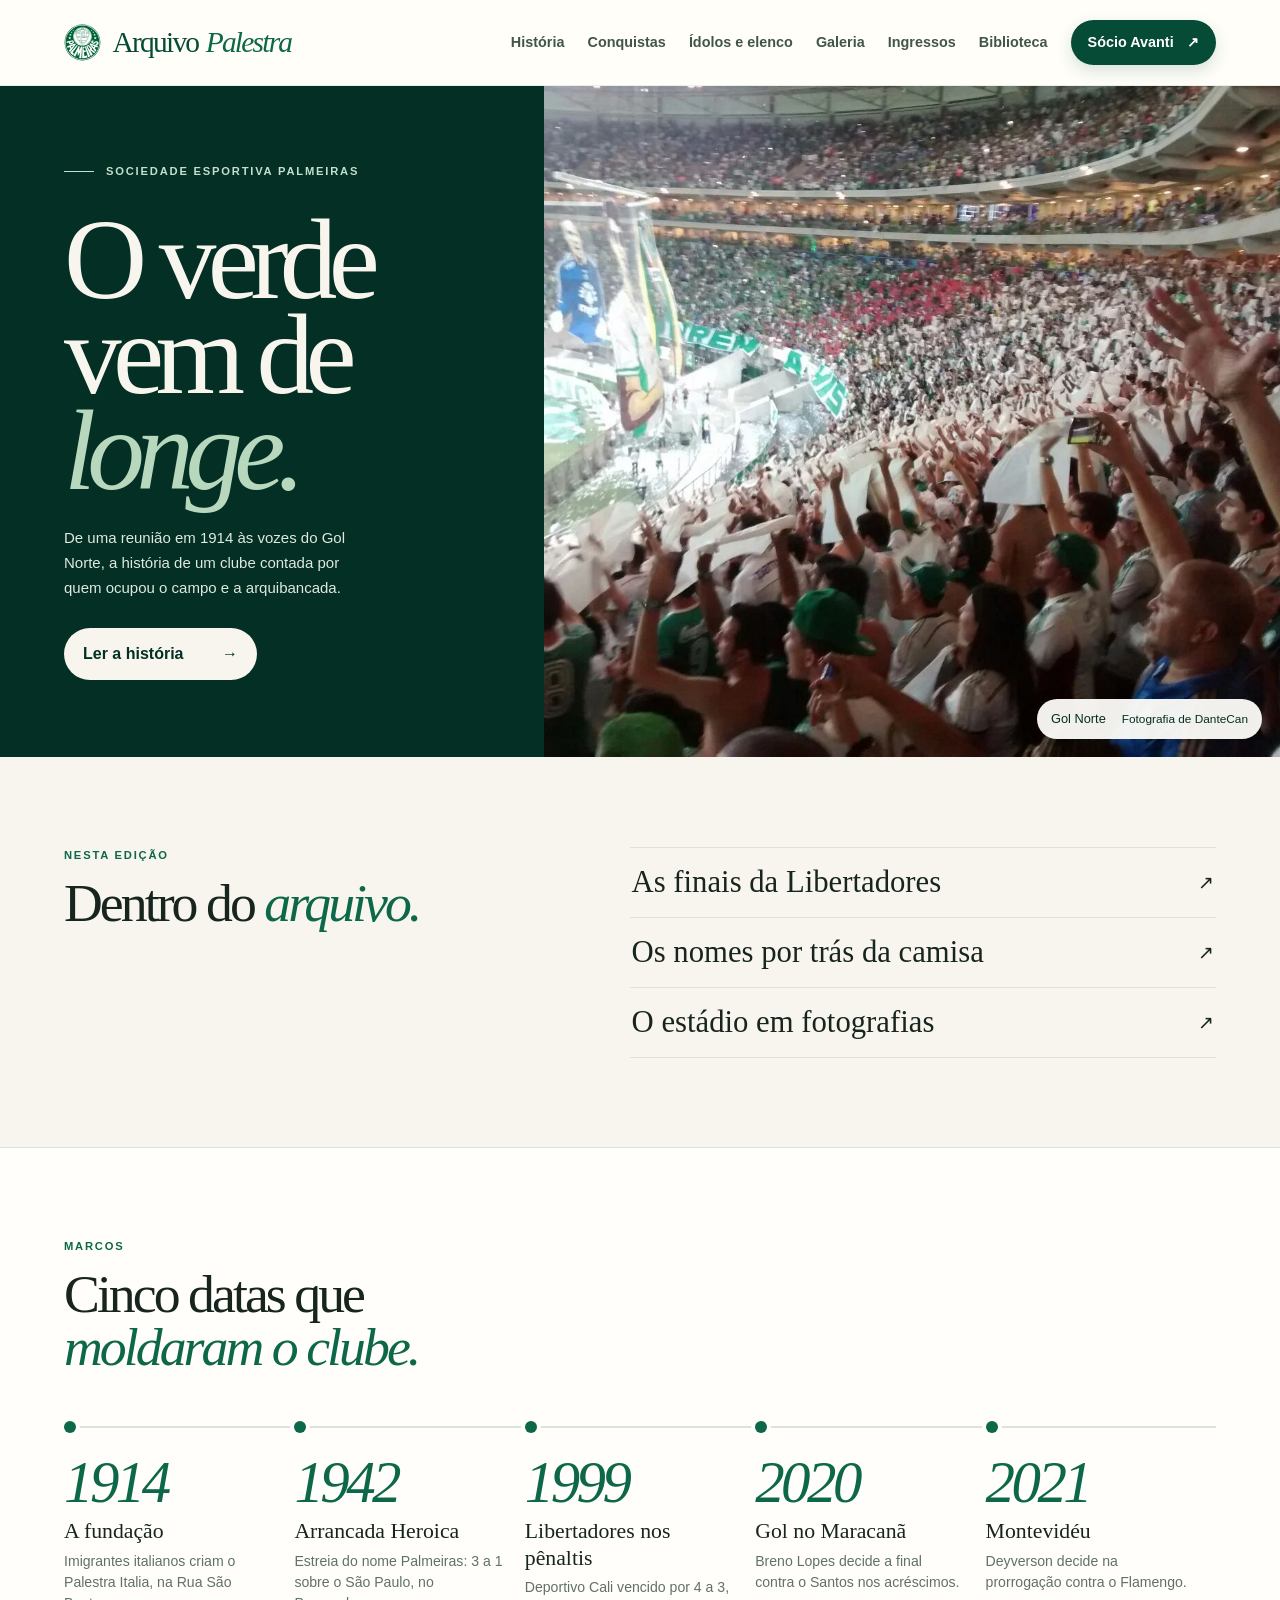
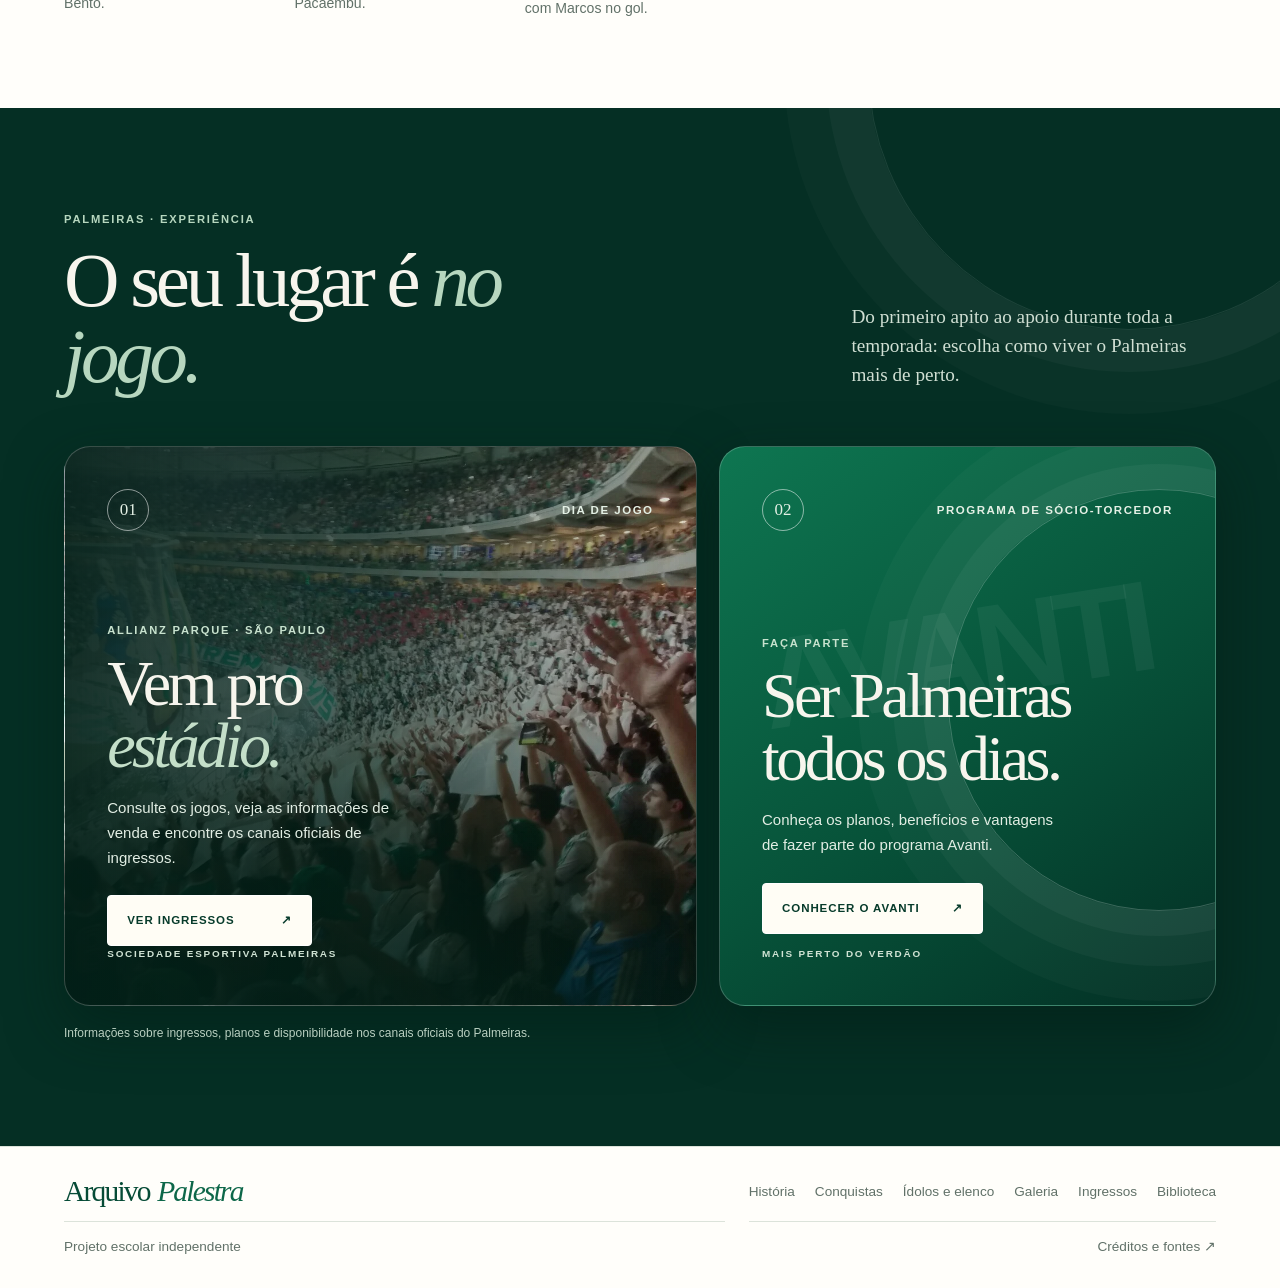
==== commit eb58cfec: "Padroniza menu, rodapé e metadados em todas as páginas Co-Authored-By: Claude Sonnet 5.5 <noreply@an" ====
--- a/index.html
+++ b/index.html
@@ -3,7 +3,13 @@
   <head>
     <meta charset="utf-8" />
     <meta name="viewport" content="width=device-width, initial-scale=1" />
-    <title>Capa · Arquivo Palestra</title>
+    <title>Arquivo Palestra · A história do Palmeiras</title>
+    <meta name="description" content="Arquivo Palestra: história, conquistas, ídolos e galeria do Palmeiras, do Palestra Italia de 1914 aos títulos recentes. Projeto escolar independente." />
+    <meta name="theme-color" content="#064b36" />
+    <meta property="og:type" content="website" />
+    <meta property="og:locale" content="pt_BR" />
+    <meta property="og:description" content="Arquivo Palestra: história, conquistas, ídolos e galeria do Palmeiras, do Palestra Italia de 1914 aos títulos recentes. Projeto escolar independente." />
+    <meta property="og:title" content="Arquivo Palestra · A história do Palmeiras" />
     <link rel="icon" href="docs/img/escudo.svg" />
     <link rel="stylesheet" href="css/revista.css" />
   </head>
@@ -23,6 +29,7 @@
         <a href="pages/idolos.html">Ídolos e elenco</a>
         <a href="pages/galeria.html">Galeria</a>
         <a href="pages/ingressos.html">Ingressos</a>
+        <a href="pages/biblioteca.html">Biblioteca</a>
         <a href="pages/avanti.html" class="acervo">Sócio Avanti <span aria-hidden="true">↗</span></a>
       </nav>
     </header>
@@ -67,6 +74,49 @@
           >
         </div>
       </section>
+      <section class="linha-tempo" aria-labelledby="titulo-tempo">
+        <div class="linha-tempo-topo">
+          <p class="rubrica">Marcos</p>
+          <h2 id="titulo-tempo">Cinco datas que <i>moldaram o clube.</i></h2>
+        </div>
+        <ol>
+          <li>
+            <a href="pages/historia.html">
+              <span class="ano-marco">1914</span>
+              <strong>A fundação</strong>
+              <span>Imigrantes italianos criam o Palestra Italia, na Rua São Bento.</span>
+            </a>
+          </li>
+          <li>
+            <a href="pages/historia.html">
+              <span class="ano-marco">1942</span>
+              <strong>Arrancada Heroica</strong>
+              <span>Estreia do nome Palmeiras: 3 a 1 sobre o São Paulo, no Pacaembu.</span>
+            </a>
+          </li>
+          <li>
+            <a href="pages/conquistas.html">
+              <span class="ano-marco">1999</span>
+              <strong>Libertadores nos pênaltis</strong>
+              <span>Deportivo Cali vencido por 4 a 3, com Marcos no gol.</span>
+            </a>
+          </li>
+          <li>
+            <a href="pages/conquistas.html">
+              <span class="ano-marco">2020</span>
+              <strong>Gol no Maracanã</strong>
+              <span>Breno Lopes decide a final contra o Santos nos acréscimos.</span>
+            </a>
+          </li>
+          <li>
+            <a href="pages/conquistas.html">
+              <span class="ano-marco">2021</span>
+              <strong>Montevidéu</strong>
+              <span>Deyverson decide na prorrogação contra o Flamengo.</span>
+            </a>
+          </li>
+        </ol>
+      </section>
       <section class="viva" id="viva-palmeiras">
         <div class="viva-topo">
           <div>
@@ -110,9 +160,10 @@
       </section>
     </main>
     <footer>
-      <a class="marca" href="index.html">Arquivo <i>Palestra</i></a
-      ><span>Projeto escolar independente</span
-      ><a href="docs/creditos.html">Créditos e fontes ↗</a>
+      <a class="marca" href="index.html">Arquivo <i>Palestra</i></a>
+      <nav class="rodape-nav" aria-label="Rodapé"><a href="pages/historia.html">História</a><a href="pages/conquistas.html">Conquistas</a><a href="pages/idolos.html">Ídolos e elenco</a><a href="pages/galeria.html">Galeria</a><a href="pages/ingressos.html">Ingressos</a><a href="pages/biblioteca.html">Biblioteca</a></nav>
+      <span>Projeto escolar independente</span>
+      <a href="docs/creditos.html">Créditos e fontes ↗</a>
     </footer>
     <script src="js/navegacao.js" defer></script>
   </body>
--- a/css/revista.css
+++ b/css/revista.css
@@ -34,7 +34,9 @@
 button, a { touch-action: manipulation; }
 button { cursor: pointer; }
 a { color: inherit; text-underline-offset: 4px; }
-:focus-visible { outline: 3px solid var(--dourado); outline-offset: 4px; }
+:focus-visible { outline: 3px solid var(--verde-medio); outline-offset: 4px; }
+.capa :focus-visible, .placares :focus-visible, .viva :focus-visible,
+.mapa-info :focus-visible, .avanti-hero :focus-visible { outline-color: var(--dourado); }
 h1, h2, h3, p, figure { margin: 0; }
 h1, h2, h3, .marca { font-family: var(--serifa); font-weight: 400; }
 h1, h2 { letter-spacing: -.055em; line-height: .99; }
@@ -44,7 +46,7 @@
 
 /* Acessibilidade e cabeçalho */
 .pular {
-  position: absolute; left: 1rem; top: -8rem; z-index: 20;
+  position: absolute; left: 1rem; top: -8rem; z-index: 40;
   padding: 12px 18px; border-radius: 12px;
   color: white; background: var(--verde-escuro);
 }
@@ -55,9 +57,10 @@
   gap: 1.5rem;
 }
 .cabecalho {
-  position: relative; z-index: 5;
+  position: sticky; top: 0; z-index: 30;
   min-height: 86px;
   background: rgba(255, 254, 250, .94);
+  -webkit-backdrop-filter: blur(10px); backdrop-filter: blur(10px);
   border-bottom: 1px solid rgba(6, 75, 54, .09);
 }
 .marca {
@@ -249,69 +252,22 @@
 .fontes p { margin: .8em 0; }
 .fontes h2 { margin-top: 1em; }
 
-/* Seção de ingressos e Avanti */
-.viva {
-  padding: clamp(54px, 7vw, 112px) var(--margem);
-  background: #e9eee5;
-}
-.viva-intro {
-  display: grid; grid-template-columns: 1fr 1.2fr;
-  gap: 1rem 4vw; align-items: end;
-  margin-bottom: clamp(28px, 4vw, 58px);
-}
-.viva-intro .rubrica { grid-column: 1 / -1; color: var(--verde-medio); }
-.viva-intro h2 { max-width: 12ch; }
-.viva-intro h2 i { color: var(--verde-medio); }
-.viva-intro > p:last-child {
-  max-width: 43ch; color: var(--cinza);
-  font: clamp(17px, 1.5vw, 22px)/1.5 var(--serifa);
-}
-.viva-cards {
-  display: grid; grid-template-columns: repeat(2, minmax(0, 1fr)); gap: 20px;
-}
-.viva-card {
-  position: relative; isolation: isolate;
-  display: flex; flex-direction: column; justify-content: space-between;
-  min-height: 390px; padding: clamp(26px, 3.5vw, 48px);
-  overflow: hidden; border: 1px solid #ffffff20;
-  border-radius: 28px; color: var(--creme);
-  box-shadow: 0 18px 40px rgba(5, 43, 30, .15);
-  transition: transform .25s ease, box-shadow .25s ease;
-}
-.viva-card:hover { transform: translateY(-5px); box-shadow: 0 24px 50px rgba(5, 43, 30, .2); }
-.viva-card::after {
-  content: ""; position: absolute; z-index: -1;
-  width: 280px; height: 280px; top: -105px; right: -95px;
-  border: 1px solid #ffffff35; border-radius: 50%;
-  box-shadow: 0 0 0 28px #ffffff0b, 0 0 0 58px #ffffff08;
-}
-.viva-card.ingresso { background: linear-gradient(135deg, #0b6044, #032f24); }
-.viva-card.avanti { background: linear-gradient(135deg, #1b7652, #064b36); }
-.viva-numero { color: #d1e6d5; font-size: .7rem; font-weight: 700; letter-spacing: .16em; }
-.viva-card .rubrica { margin-bottom: .6rem; color: #c9e3ce; }
-.viva-card h3 { margin-bottom: .3em; font-size: clamp(42px, 5vw, 72px); }
-.viva-card div > p:not(.rubrica) { max-width: 39ch; color: #e4eee5; }
-.viva-card a {
-  display: inline-flex; align-items: center; gap: 2.5rem;
-  margin-top: 1.5rem; padding: 13px 18px;
-  border-radius: 999px; color: var(--verde-escuro);
-  background: var(--creme); font-weight: 700; text-decoration: none;
-  transition: background .2s, transform .2s;
-}
-.viva-card a:hover { transform: translateY(-2px); background: #dcebe1; }
-.viva-aviso { margin-top: 1rem; color: var(--cinza); font-size: .78rem; }
-
 /* Rodapé */
 footer {
-  flex-wrap: wrap; padding-block: 30px;
+  display: grid; grid-template-columns: 1fr auto; align-items: center;
+  gap: 14px 1.5rem; padding-block: 30px;
   border-top: 1px solid var(--linha);
   color: var(--cinza); background: var(--papel); font-size: .85rem;
 }
 footer .marca { color: var(--verde); }
+.rodape-nav { display: flex; flex-wrap: wrap; justify-content: flex-end; gap: 6px 20px; }
+.rodape-nav a, footer > a:last-child { color: var(--cinza); text-decoration: none; }
+.rodape-nav a:hover, footer > a:last-child:hover { color: var(--verde); text-decoration: underline; }
+footer > span, footer > a:last-child { padding-top: 14px; border-top: 1px solid var(--linha); }
+footer > a:last-child { text-align: right; }
 
 /* Responsividade */
-@media (max-width: 900px) {
-  .cabecalho { min-height: 74px; }
+@media (max-width: 1100px) {
   #abrir-menu {
     display: block; margin-left: auto;
   }
@@ -324,6 +280,9 @@
   .menu.aberto { display: grid; gap: 7px; }
   .menu a { padding: 10px 4px; }
   .menu .acervo { display: inline-block; width: fit-content; padding: 10px 16px; }
+}
+@media (max-width: 900px) {
+  .cabecalho { min-height: 74px; }
   .capa { grid-template-columns: .9fr 1.1fr; min-height: 520px; }
   .capa-foto { min-height: 520px; }
   .ficha { gap: 1.2rem; }
@@ -335,25 +294,21 @@
   .chamada h1 { font-size: clamp(70px, 15vw, 100px); }
   .capa-foto { min-height: 0; aspect-ratio: 1.45; }
   .capa-foto img { object-position: 56% 54%; }
-  .sumario, .cronica, .perfis, .galeria,
-  .viva-intro, .viva-cards { grid-template-columns: 1fr; }
+  .sumario, .cronica, .perfis, .galeria { grid-template-columns: 1fr; }
   .sumario { gap: 28px; }
-  .viva-intro h2 { max-width: 15ch; }
-  .viva-card { min-height: 330px; }
   .perfis aside { position: static; }
   .ficha { grid-template-columns: 1fr auto; gap: 1rem; }
   .ficha div:nth-child(2) { grid-column: 1 / -1; grid-row: 2; }
   .ficha strong { grid-row: 1; grid-column: 2; }
   .galeria figure:first-child, .galeria figure:last-child,
   .galeria figure:nth-child(4) { grid-column: auto; width: 100%; }
-  footer { gap: 14px; }
-  footer .marca { width: 100%; }
+  footer { grid-template-columns: 1fr; }
+  .rodape-nav { justify-content: flex-start; }
+  footer > a:last-child { text-align: left; }
 }
 @media (max-width: 390px) {
   .marca { font-size: 23px; }
   .chamada h1 { font-size: 66px; }
-  .viva-card { padding: 24px; }
-  .viva-card a { gap: 1.2rem; }
 }
 @media (prefers-reduced-motion: reduce) {
   *, *::before, *::after {
@@ -484,3 +439,107 @@
   .viva-card h3 { font-size: 43px; }
   .viva-card a { min-width: 0; gap: 20px; }
 }
+
+
+/* Central de ingressos e página Avanti */
+.pagina-servico { min-height: 70vh; padding: clamp(38px,6vw,82px) var(--margem) 90px; }
+.servico-cabeca { max-width: 900px; margin-bottom: 34px; }
+.servico-cabeca h1 { margin: 12px 0; font-size: clamp(48px,7vw,92px); }
+.servico-cabeca h1 i { color: var(--verde-medio); }
+.servico-cabeca p:last-child { max-width: 58ch; color: var(--cinza); font-size: 17px; }
+.mapa-layout { display:grid; grid-template-columns:minmax(0,1.25fr) minmax(260px,.75fr); gap:22px; align-items:stretch; }
+.mapa-estadio { padding:clamp(18px,3vw,34px); border-radius:24px; background:#e2e9df; border:1px solid #d3dfd2; }
+.mapa-legenda { display:flex; justify-content:space-between; gap:12px; flex-wrap:wrap; margin-bottom:20px; color:#52645a; font-size:.78rem; }
+.campo { position:relative; display:grid; grid-template-columns:1fr 1fr 1fr; grid-template-rows:70px 1fr 70px; gap:10px; min-height:330px; padding:15px; border:2px solid #aabdaf; border-radius:48% / 25%; background:#cbd9c9; }
+.campo::before { content:""; position:absolute; inset:24% 20%; border:2px solid #f7f5ed; border-radius:4px; background:repeating-linear-gradient(90deg,#377c55 0 25%,#438b5e 25% 50%); }
+.campo::after { content:""; position:absolute; left:50%; top:24%; bottom:24%; border-left:2px solid #f7f5ed; }
+.setor { z-index:1; min-height:54px; padding:10px 8px; border:1px solid #0a553b; border-radius:12px; color:white; background:#07563b; font-weight:800; cursor:pointer; transition:.18s; }
+.setor:hover,.setor[aria-pressed="true"] { color:#073b2b; background:#e4c879; transform:scale(1.025); }
+.setor-norte { grid-column:2; grid-row:1; }
+.setor-sul { grid-column:2; grid-row:3; }
+.setor-leste { grid-column:3; grid-row:2; }
+.setor-oeste { grid-column:1; grid-row:2; }
+.mapa-info { padding:25px; border-radius:24px; color:#f7f5ed; background:#063b2b; }
+.mapa-info h2 { margin:10px 0; font-size:35px; }
+.mapa-info p { color:#d5e4d8; }
+.assentos { display:grid; grid-template-columns:repeat(6,minmax(0,1fr)); gap:8px; margin-top:20px; }
+.assento { min-height:38px; border:1px solid #b9d2c0; border-radius:8px; color:#f7f5ed; background:#145b40; cursor:pointer; }
+.assento:hover,.assento[aria-pressed="true"] { color:#173a2a; background:#e4c879; }
+.assento:disabled { opacity:.35; cursor:not-allowed; text-decoration:line-through; }
+.aviso-demo { margin-top:18px; padding:14px 16px; border-left:3px solid #c5a45b; color:#58675e; background:#f0eee4; font-size:.85rem; }
+.avanti-hero { padding:clamp(35px,6vw,75px); border-radius:26px; color:#f7f5ed; background:linear-gradient(120deg,#063b2b,#0e7651); }
+.avanti-hero h1 { max-width:850px; margin:14px 0; font-size:clamp(48px,7vw,90px); }
+.avanti-hero h1 i { color:#c6e0ca; }
+.avanti-hero p { max-width:60ch; color:#e0eee3; }
+.avanti-planos { display:grid; grid-template-columns:repeat(3,minmax(0,1fr)); gap:16px; margin:28px 0; }
+.avanti-plano { padding:25px; border:1px solid var(--linha); border-radius:20px; background:var(--papel); }
+.avanti-plano p { color:var(--cinza); }
+.avanti-link { display:inline-flex; margin-top:24px; padding:14px 20px; border-radius:999px; color:white; background:var(--verde); font-weight:700; text-decoration:none; }
+@media(max-width:760px){.mapa-layout,.avanti-planos{grid-template-columns:1fr}.campo{min-height:280px;grid-template-rows:60px 1fr 60px}.assentos{grid-template-columns:repeat(4,minmax(0,1fr))}}
+
+/* Ajustes: Avanti sem estilos inline, legenda do mapa, galeria, linha do tempo */
+.avanti-hero .rubrica { color: #c6e0ca; }
+.avanti-link.claro { color: #063b2b; background: #fff; }
+.avanti-link.claro:hover { background: var(--verde-claro); }
+.servico-cabeca.espaco { margin-top: 55px; }
+.titulo-secao { margin: 12px 0; font-size: clamp(38px, 5vw, 64px); letter-spacing: -.055em; line-height: .99; }
+.titulo-secao i { color: var(--verde-medio); }
+.avanti-plano h3 { margin: 10px 0; font-size: 29px; }
+.assento { min-height: 44px; }
+.assento:disabled { opacity: .45; background: #0b3d2c; }
+.assento-escolhido { margin-top: 16px; font-weight: 700; }
+.legenda-assentos {
+  display: flex; flex-wrap: wrap; gap: 8px 18px;
+  margin: 18px 0 0; padding: 0; list-style: none;
+  color: #d5e4d8; font-size: .8rem;
+}
+.legenda-assentos li { display: inline-flex; align-items: center; gap: 8px; }
+.legenda-assentos i { width: 14px; height: 14px; border: 1px solid #b9d2c0; border-radius: 4px; }
+.legenda-assentos .livre { background: #145b40; }
+.legenda-assentos .marcado { background: #e4c879; border-color: #e4c879; }
+.legenda-assentos .indisponivel { background: #0b3d2c; opacity: .55; }
+[hidden] { display: none !important; }
+
+/* Galeria ampliada */
+#ampliacao { width: min(920px, calc(100vw - 36px)); }
+.ampliacao-barra, .ampliacao-nav {
+  display: flex; align-items: center; justify-content: space-between; gap: 12px;
+}
+.ampliacao-barra { margin-bottom: .7rem; color: var(--cinza); font-size: .85rem; }
+#ampliacao form { margin: 0; }
+#ampliacao button {
+  padding: .55em 1.1em; border: 1px solid var(--linha); border-radius: 999px;
+  color: var(--verde); background: white; font-weight: 600;
+  transition: background .2s, color .2s;
+}
+#ampliacao button:hover { color: white; background: var(--verde); }
+.ampliacao-nav { margin-top: .9rem; }
+
+/* Linha do tempo da capa */
+.linha-tempo { padding: clamp(52px, 7vw, 100px) var(--margem); background: var(--papel); border-top: 1px solid var(--linha); }
+.linha-tempo-topo { margin-bottom: clamp(28px, 4vw, 52px); }
+.linha-tempo h2 { margin-top: .25em; max-width: 16ch; }
+.linha-tempo h2 i { color: var(--verde-medio); }
+.linha-tempo ol {
+  display: grid; grid-template-columns: repeat(5, minmax(0, 1fr));
+  gap: 0; margin: 0; padding: 0; list-style: none;
+}
+.linha-tempo li { position: relative; padding-top: 26px; border-top: 2px solid var(--linha); }
+.linha-tempo li::before {
+  content: ""; position: absolute; top: -7px; left: 0;
+  width: 12px; height: 12px; border-radius: 50%;
+  background: var(--verde-medio); box-shadow: 0 0 0 4px var(--papel);
+}
+.linha-tempo li a {
+  display: grid; gap: 6px; padding-right: 22px;
+  color: var(--tinta); text-decoration: none;
+}
+.ano-marco { color: var(--verde-medio); font: italic clamp(40px, 4.6vw, 68px)/1 var(--serifa); letter-spacing: -.06em; }
+.linha-tempo strong { font: 400 clamp(19px, 1.7vw, 24px)/1.2 var(--serifa); }
+.linha-tempo li a span:last-child { color: var(--cinza); font-size: .88rem; line-height: 1.5; }
+.linha-tempo li a:hover strong { color: var(--verde-medio); text-decoration: underline; text-underline-offset: 4px; }
+@media (max-width: 900px) {
+  .linha-tempo ol { grid-template-columns: 1fr; }
+  .linha-tempo li { padding: 0 0 28px 30px; border-top: 0; border-left: 2px solid var(--linha); }
+  .linha-tempo li::before { top: 4px; left: -7px; }
+}
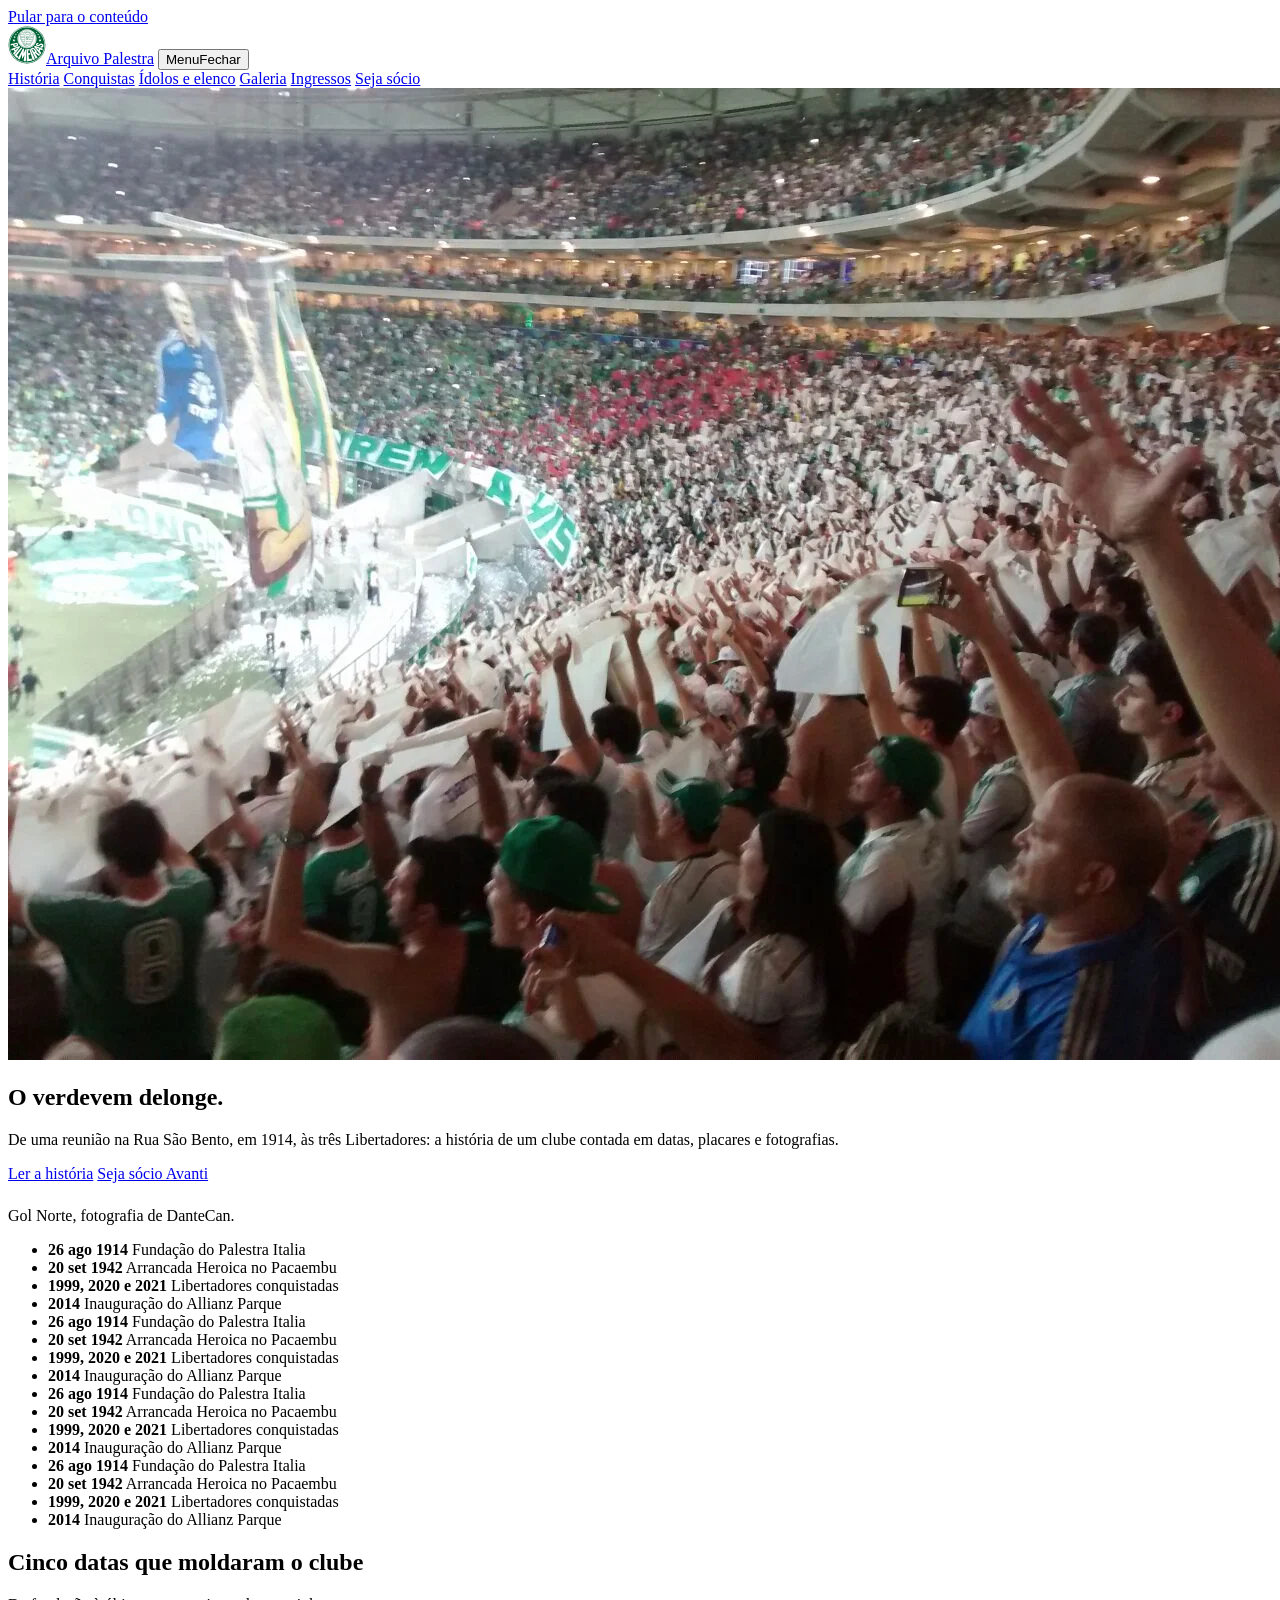
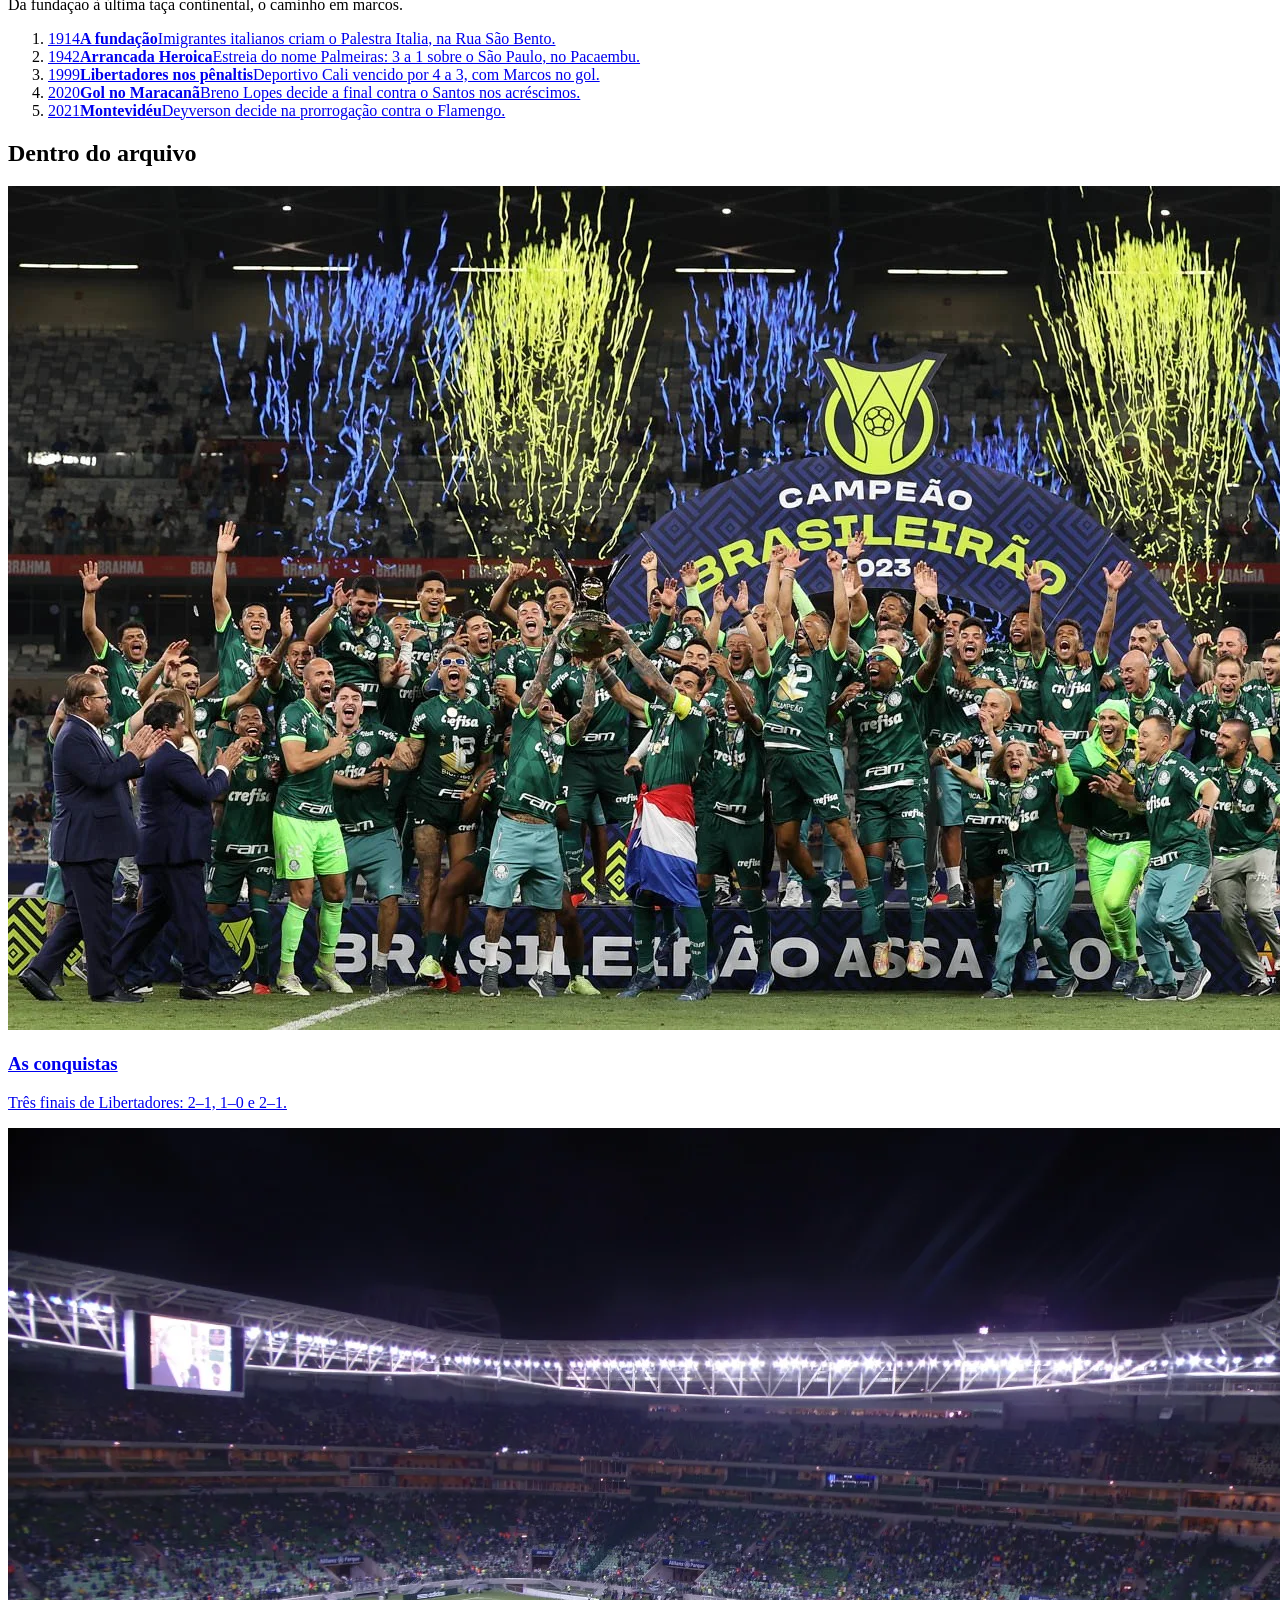
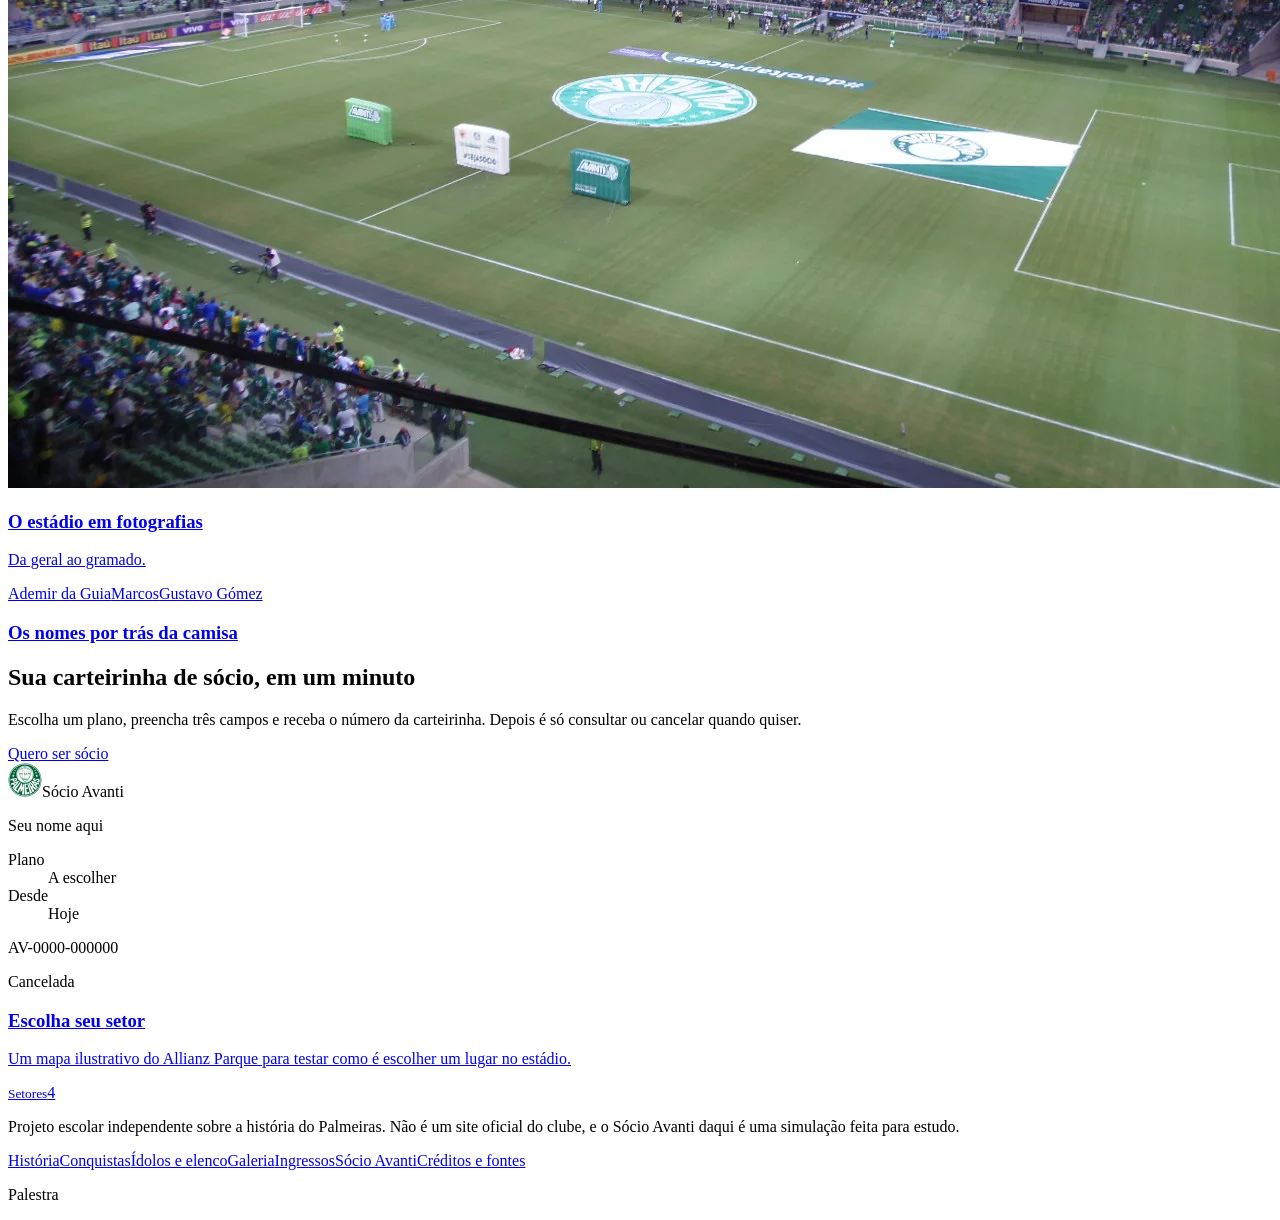
==== commit bee8fc6f: "Refaz as páginas e cria a aba Sócio Avanti com fetch Co-Authored-By: Claude Sonnet 5.5 <noreply@anth" ====
--- a/index.html
+++ b/index.html
@@ -4,166 +4,93 @@
     <meta charset="utf-8" />
     <meta name="viewport" content="width=device-width, initial-scale=1" />
     <title>Arquivo Palestra · A história do Palmeiras</title>
-    <meta name="description" content="Arquivo Palestra: história, conquistas, ídolos e galeria do Palmeiras, do Palestra Italia de 1914 aos títulos recentes. Projeto escolar independente." />
-    <meta name="theme-color" content="#064b36" />
+    <meta name="description" content="Do Palestra Italia de 1914 às três Libertadores: a história do Palmeiras contada em datas, placares, ídolos e fotografias. Inclui o cadastro simulado do Sócio Avanti." />
+    <meta name="theme-color" content="#052b1d" />
     <meta property="og:type" content="website" />
     <meta property="og:locale" content="pt_BR" />
-    <meta property="og:description" content="Arquivo Palestra: história, conquistas, ídolos e galeria do Palmeiras, do Palestra Italia de 1914 aos títulos recentes. Projeto escolar independente." />
     <meta property="og:title" content="Arquivo Palestra · A história do Palmeiras" />
+    <meta property="og:description" content="Do Palestra Italia de 1914 às três Libertadores: a história do Palmeiras contada em datas, placares, ídolos e fotografias. Inclui o cadastro simulado do Sócio Avanti." />
     <link rel="icon" href="docs/img/escudo.svg" />
-    <link rel="stylesheet" href="css/revista.css" />
+    <link rel="preload" href="fonts/inter-display-black.woff" as="font" type="font/woff" crossorigin />
+    <link rel="stylesheet" href="css/estilo.css" />
   </head>
   <body>
     <a class="pular" href="#conteudo">Pular para o conteúdo</a>
-    <header class="cabecalho">
-      <a class="marca" href="index.html"
-        ><img src="docs/img/escudo.svg" width="40" height="40" alt="" />Arquivo
-        <i>Palestra</i></a
-      >
-      <button id="abrir-menu" aria-controls="menu" aria-expanded="false">
-        Menu ☰
-      </button>
+    <header class="topo topo--foto">
+      <a class="marca" href="index.html"><img src="docs/img/escudo.svg" width="38" height="38" alt="" />Arquivo Palestra</a>
+      <button class="topo__botao" id="abrir-menu" type="button" aria-controls="menu" aria-expanded="false"><span class="rotulo-fechado">Menu</span><span class="rotulo-aberto">Fechar</span></button>
       <nav class="menu" id="menu" aria-label="Principal">
         <a href="pages/historia.html">História</a>
         <a href="pages/conquistas.html">Conquistas</a>
         <a href="pages/idolos.html">Ídolos e elenco</a>
         <a href="pages/galeria.html">Galeria</a>
         <a href="pages/ingressos.html">Ingressos</a>
-        <a href="pages/biblioteca.html">Biblioteca</a>
-        <a href="pages/avanti.html" class="acervo">Sócio Avanti <span aria-hidden="true">↗</span></a>
+        <a class="botao botao--cheio" href="pages/avanti.html">Seja sócio</a>
       </nav>
     </header>
     <main id="conteudo">
-      <section class="capa">
-        <div class="chamada">
-          <p class="rubrica">Sociedade Esportiva Palmeiras</p>
-          <h1>O verde <br />vem de<br /><i>longe.</i></h1>
-          <p class="resumo">
-            De uma reunião em 1914 às vozes do Gol Norte, a história de um clube
-            contada por quem ocupou o campo e a arquibancada.
-          </p>
-          <a class="ler" href="pages/historia.html"
-            >Ler a história <b aria-hidden="true">→</b></a
-          >
-        </div>
-        <figure class="capa-foto">
-          <img
-            src="docs/img/torcida.webp"
-            width="1296"
-            height="972"
-            alt="O Gol Norte na final da Copa do Brasil."
-            fetchpriority="high"
-          />
-          <figcaption>Gol Norte <span>Fotografia de DanteCan</span></figcaption>
-        </figure>
-      </section>
-      <section class="sumario">
-        <div>
-          <p class="rubrica">Nesta edição</p>
-          <h2>Dentro do <i>arquivo.</i></h2>
-        </div>
-        <div>
-          <a href="pages/conquistas.html"
-            ><span>As finais da Libertadores</span
-            ><b aria-hidden="true">↗</b></a
-          ><a href="pages/idolos.html"
-            ><span>Os nomes por trás da camisa</span
-            ><b aria-hidden="true">↗</b></a
-          ><a href="pages/galeria.html"
-            ><span>O estádio em fotografias</span><b aria-hidden="true">↗</b></a
-          >
+      <section class="hero escuro">
+        <img class="hero__foto" src="docs/img/torcida.webp" width="1296" height="972" alt="O Gol Norte lotado na final da Copa do Brasil." fetchpriority="high" />
+        <div class="hero__veu"></div>
+        <div class="hero__texto">
+          <h1 class="hero__titulo"><span class="linha"><span>O verde</span></span><span class="linha"><span>vem de</span></span><span class="linha"><span>longe.</span></span></h1>
+          <div class="hero__rodape">
+            <p class="hero__lede">De uma reunião na Rua São Bento, em 1914, às três Libertadores: a história de um clube contada em datas, placares e fotografias.</p>
+            <div class="hero__acoes">
+              <a class="botao botao--claro" href="pages/historia.html">Ler a história</a>
+              <a class="botao botao--contorno" href="pages/avanti.html">Seja sócio Avanti</a>
+            </div>
+          </div>
+          <p class="hero__legenda" style="margin-top:1.5rem">Gol Norte, fotografia de DanteCan.</p>
         </div>
       </section>
-      <section class="linha-tempo" aria-labelledby="titulo-tempo">
-        <div class="linha-tempo-topo">
-          <p class="rubrica">Marcos</p>
-          <h2 id="titulo-tempo">Cinco datas que <i>moldaram o clube.</i></h2>
+      <div class="faixa faixa--animada" role="region" aria-label="Fatos do clube"><ul class="faixa__trilho"><li><b>26 ago 1914</b> Fundação do Palestra Italia</li><li><b>20 set 1942</b> Arrancada Heroica no Pacaembu</li><li><b>1999, 2020 e 2021</b> Libertadores conquistadas</li><li><b>2014</b> Inauguração do Allianz Parque</li><li aria-hidden="true"><b>26 ago 1914</b> Fundação do Palestra Italia</li><li aria-hidden="true"><b>20 set 1942</b> Arrancada Heroica no Pacaembu</li><li aria-hidden="true"><b>1999, 2020 e 2021</b> Libertadores conquistadas</li><li aria-hidden="true"><b>2014</b> Inauguração do Allianz Parque</li><li aria-hidden="true"><b>26 ago 1914</b> Fundação do Palestra Italia</li><li aria-hidden="true"><b>20 set 1942</b> Arrancada Heroica no Pacaembu</li><li aria-hidden="true"><b>1999, 2020 e 2021</b> Libertadores conquistadas</li><li aria-hidden="true"><b>2014</b> Inauguração do Allianz Parque</li><li><b>26 ago 1914</b> Fundação do Palestra Italia</li><li><b>20 set 1942</b> Arrancada Heroica no Pacaembu</li><li><b>1999, 2020 e 2021</b> Libertadores conquistadas</li><li><b>2014</b> Inauguração do Allianz Parque</li></ul></div>
+      <section class="tempo" aria-labelledby="titulo-tempo">
+        <div class="tempo__lateral">
+          <h2 id="titulo-tempo">Cinco datas que moldaram o clube</h2>
+          <p>Da fundação à última taça continental, o caminho em marcos.</p>
         </div>
-        <ol>
-          <li>
-            <a href="pages/historia.html">
-              <span class="ano-marco">1914</span>
-              <strong>A fundação</strong>
-              <span>Imigrantes italianos criam o Palestra Italia, na Rua São Bento.</span>
-            </a>
-          </li>
-          <li>
-            <a href="pages/historia.html">
-              <span class="ano-marco">1942</span>
-              <strong>Arrancada Heroica</strong>
-              <span>Estreia do nome Palmeiras: 3 a 1 sobre o São Paulo, no Pacaembu.</span>
-            </a>
-          </li>
-          <li>
-            <a href="pages/conquistas.html">
-              <span class="ano-marco">1999</span>
-              <strong>Libertadores nos pênaltis</strong>
-              <span>Deportivo Cali vencido por 4 a 3, com Marcos no gol.</span>
-            </a>
-          </li>
-          <li>
-            <a href="pages/conquistas.html">
-              <span class="ano-marco">2020</span>
-              <strong>Gol no Maracanã</strong>
-              <span>Breno Lopes decide a final contra o Santos nos acréscimos.</span>
-            </a>
-          </li>
-          <li>
-            <a href="pages/conquistas.html">
-              <span class="ano-marco">2021</span>
-              <strong>Montevidéu</strong>
-              <span>Deyverson decide na prorrogação contra o Flamengo.</span>
-            </a>
-          </li>
-        </ol>
+        <ol class="tempo__lista"><li><a href="pages/historia.html"><span class="tempo__ano">1914</span><span class="tempo__texto"><strong>A fundação</strong><span>Imigrantes italianos criam o Palestra Italia, na Rua São Bento.</span></span></a></li><li><a href="pages/historia.html"><span class="tempo__ano">1942</span><span class="tempo__texto"><strong>Arrancada Heroica</strong><span>Estreia do nome Palmeiras: 3 a 1 sobre o São Paulo, no Pacaembu.</span></span></a></li><li><a href="pages/conquistas.html"><span class="tempo__ano">1999</span><span class="tempo__texto"><strong>Libertadores nos pênaltis</strong><span>Deportivo Cali vencido por 4 a 3, com Marcos no gol.</span></span></a></li><li><a href="pages/conquistas.html"><span class="tempo__ano">2020</span><span class="tempo__texto"><strong>Gol no Maracanã</strong><span>Breno Lopes decide a final contra o Santos nos acréscimos.</span></span></a></li><li><a href="pages/conquistas.html"><span class="tempo__ano">2021</span><span class="tempo__texto"><strong>Montevidéu</strong><span>Deyverson decide na prorrogação contra o Flamengo.</span></span></a></li></ol>
       </section>
-      <section class="viva" id="viva-palmeiras">
-        <div class="viva-topo">
-          <div>
-            <p class="rubrica">Palmeiras · experiência</p>
-            <h2>O seu lugar é <i>no jogo.</i></h2>
+      <section class="mosaico" aria-labelledby="titulo-mosaico">
+        <h2 class="mosaico__titulo" id="titulo-mosaico">Dentro do arquivo</h2>
+        <div class="mosaico__grade">
+          <a class="peca peca--grande peca--foto" href="pages/conquistas.html"><img src="docs/img/taca.webp" width="1500" height="844" alt="" loading="lazy" /><h3>As conquistas</h3><p>Três finais de Libertadores: 2–1, 1–0 e 2–1.</p></a>
+          <a class="peca peca--media peca--foto" href="pages/galeria.html"><img src="docs/img/arena.webp" width="1280" height="960" alt="" loading="lazy" /><h3>O estádio em fotografias</h3><p>Da geral ao gramado.</p></a>
+          <a class="peca peca--media peca--nomes" href="pages/idolos.html"><span class="peca__nomes" aria-hidden="true"><span>Ademir da Guia</span><span>Marcos</span><span>Gustavo Gómez</span></span><div><h3>Os nomes por trás da camisa</h3></div></a>
+        </div>
+      </section>
+      <section class="socio escuro" aria-labelledby="titulo-socio">
+        <div class="socio__grade">
+          <div class="socio__texto">
+            <h2 id="titulo-socio">Sua carteirinha de sócio, em um minuto</h2>
+            <p>Escolha um plano, preencha três campos e receba o número da carteirinha. Depois é só consultar ou cancelar quando quiser.</p>
+            <a class="botao botao--claro" href="pages/avanti.html">Quero ser sócio</a>
           </div>
-          <p>Do primeiro apito ao apoio durante toda a temporada: escolha como viver o Palmeiras mais de perto.</p>
+          <div class="socio__palco">
+            <div class="carteirinha carteirinha--vazia" data-carteirinha>
+            <div class="carteirinha__topo"><img src="docs/img/escudo.svg" width="34" height="34" alt="" /><span>Sócio Avanti</span></div>
+            <p class="carteirinha__nome">Seu nome aqui</p>
+            <dl class="carteirinha__dados"><div><dt>Plano</dt><dd>A escolher</dd></div><div><dt>Desde</dt><dd>Hoje</dd></div></dl>
+            <div class="carteirinha__rodape"><p class="carteirinha__numero">AV-0000-000000</p><span class="carteirinha__barras" aria-hidden="true"></span></div>
+            <span class="carteirinha__selo">Cancelada</span>
+          </div>
+          </div>
         </div>
-
-        <div class="viva-cards">
-          <article class="viva-card ingresso">
-            <div class="viva-card-topo">
-              <span>01</span>
-              <span>Dia de jogo</span>
-            </div>
-            <div class="viva-card-conteudo">
-              <p class="viva-etiqueta">Allianz Parque · São Paulo</p>
-              <h3>Vem pro<br><i>estádio.</i></h3>
-              <p>Consulte os jogos, veja as informações de venda e encontre os canais oficiais de ingressos.</p>
-              <a href="pages/ingressos.html">VER INGRESSOS <b aria-hidden="true">↗</b></a>
-            </div>
-            <span class="viva-card-rodape">SOCIEDADE ESPORTIVA PALMEIRAS</span>
-          </article>
-
-          <article class="viva-card avanti">
-            <div class="viva-card-topo">
-              <span>02</span>
-              <span>Programa de sócio-torcedor</span>
-            </div>
-            <div class="avanti-selo" aria-hidden="true">AVANTI</div>
-            <div class="viva-card-conteudo">
-              <p class="viva-etiqueta">Faça parte</p>
-              <h3>Ser Palmeiras<br>todos os dias.</h3>
-              <p>Conheça os planos, benefícios e vantagens de fazer parte do programa Avanti.</p>
-              <a href="pages/avanti.html">CONHECER O AVANTI <b aria-hidden="true">↗</b></a>
-            </div>
-            <span class="viva-card-rodape">MAIS PERTO DO VERDÃO</span>
-          </article>
-        </div>
-        <p class="viva-aviso">Informações sobre ingressos, planos e disponibilidade nos canais oficiais do Palmeiras.</p>
       </section>
+      <div class="bilhete-faixa">
+        <a class="bilhete" href="pages/ingressos.html">
+          <div class="bilhete__corpo"><h3>Escolha seu setor</h3><p>Um mapa ilustrativo do Allianz Parque para testar como é escolher um lugar no estádio.</p></div>
+          <div class="bilhete__canhoto"><small>Setores</small><span class="bilhete__numero">4</span></div>
+        </a>
+      </div>
     </main>
-    <footer>
-      <a class="marca" href="index.html">Arquivo <i>Palestra</i></a>
-      <nav class="rodape-nav" aria-label="Rodapé"><a href="pages/historia.html">História</a><a href="pages/conquistas.html">Conquistas</a><a href="pages/idolos.html">Ídolos e elenco</a><a href="pages/galeria.html">Galeria</a><a href="pages/ingressos.html">Ingressos</a><a href="pages/biblioteca.html">Biblioteca</a></nav>
-      <span>Projeto escolar independente</span>
-      <a href="docs/creditos.html">Créditos e fontes ↗</a>
+    <footer class="rodape escuro">
+      <div class="rodape__topo">
+        <p class="rodape__texto">Projeto escolar independente sobre a história do Palmeiras. Não é um site oficial do clube, e o Sócio Avanti daqui é uma simulação feita para estudo.</p>
+        <nav class="rodape__nav" aria-label="Rodapé"><a href="pages/historia.html">História</a><a href="pages/conquistas.html">Conquistas</a><a href="pages/idolos.html">Ídolos e elenco</a><a href="pages/galeria.html">Galeria</a><a href="pages/ingressos.html">Ingressos</a><a href="pages/avanti.html">Sócio Avanti</a><a href="docs/creditos.html">Créditos e fontes</a></nav>
+      </div>
+      <p class="rodape__marca" aria-hidden="true">Palestra</p>
     </footer>
     <script src="js/navegacao.js" defer></script>
   </body>
